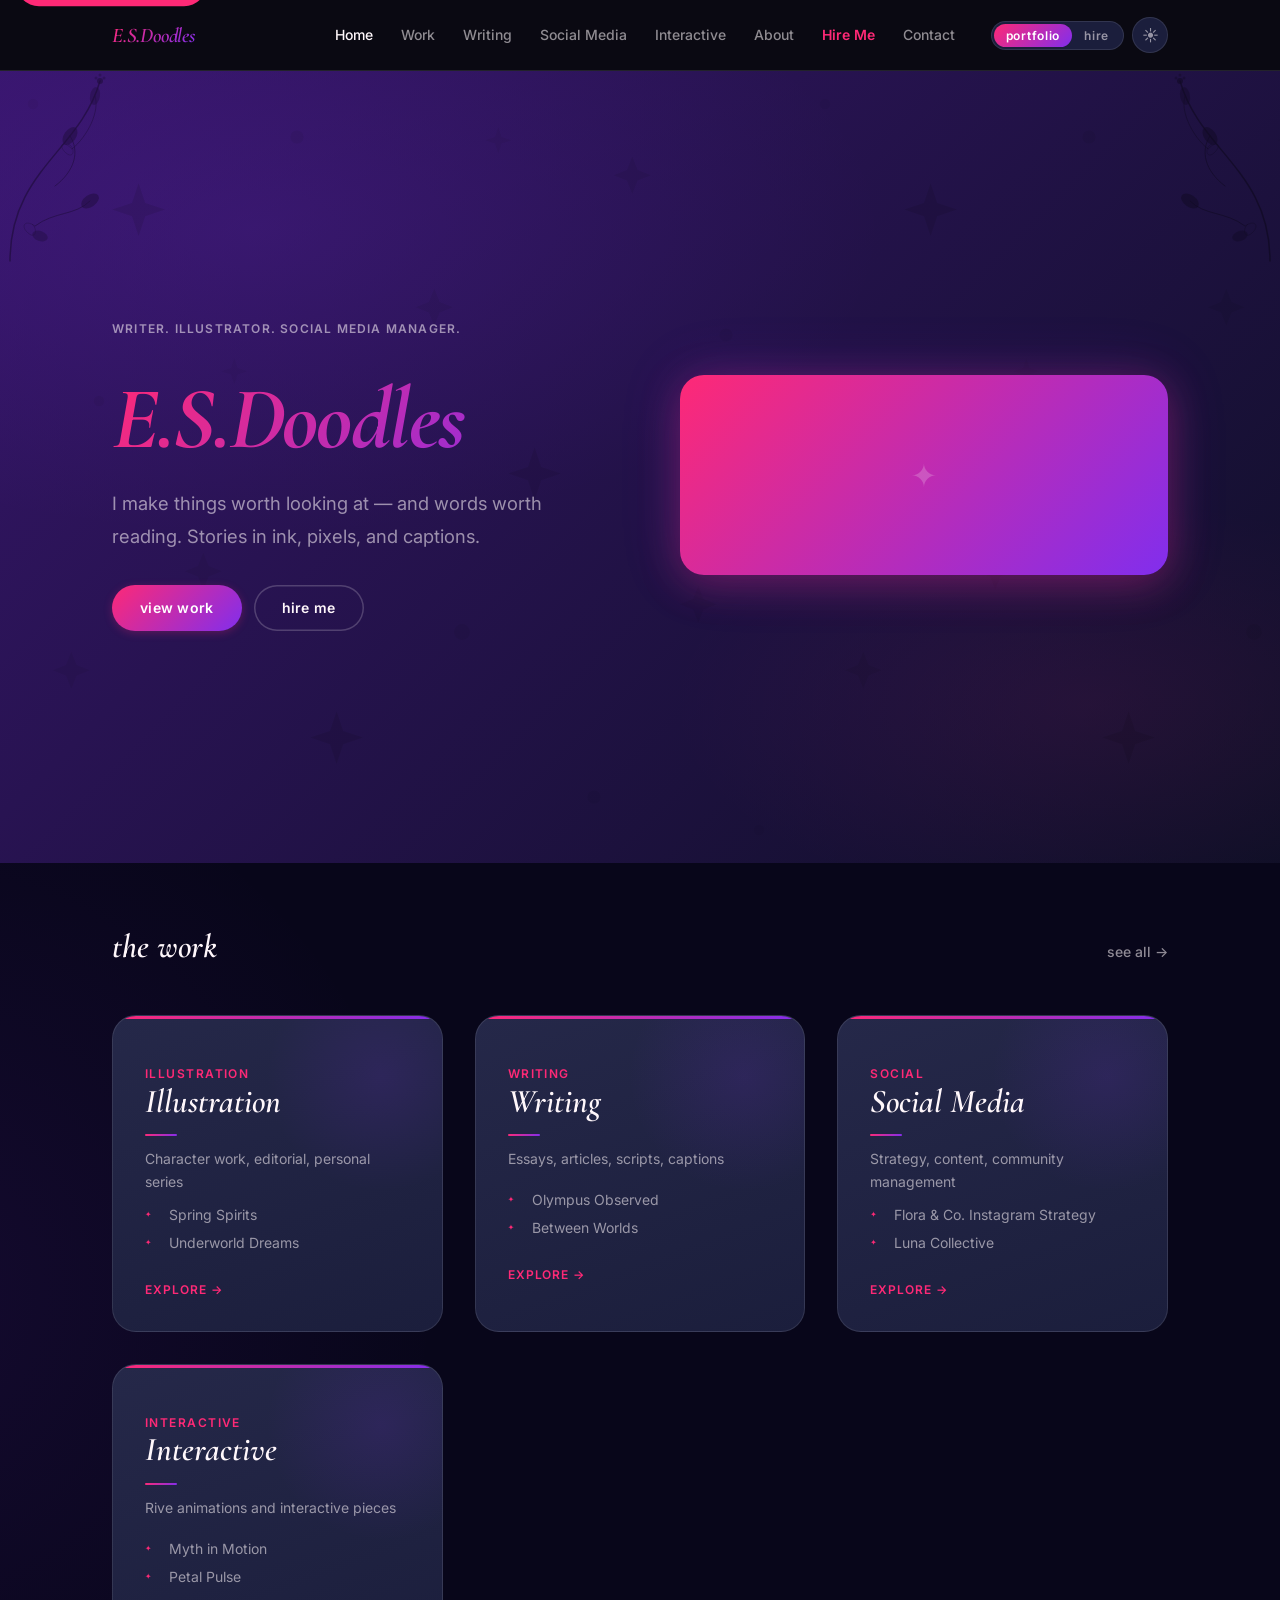
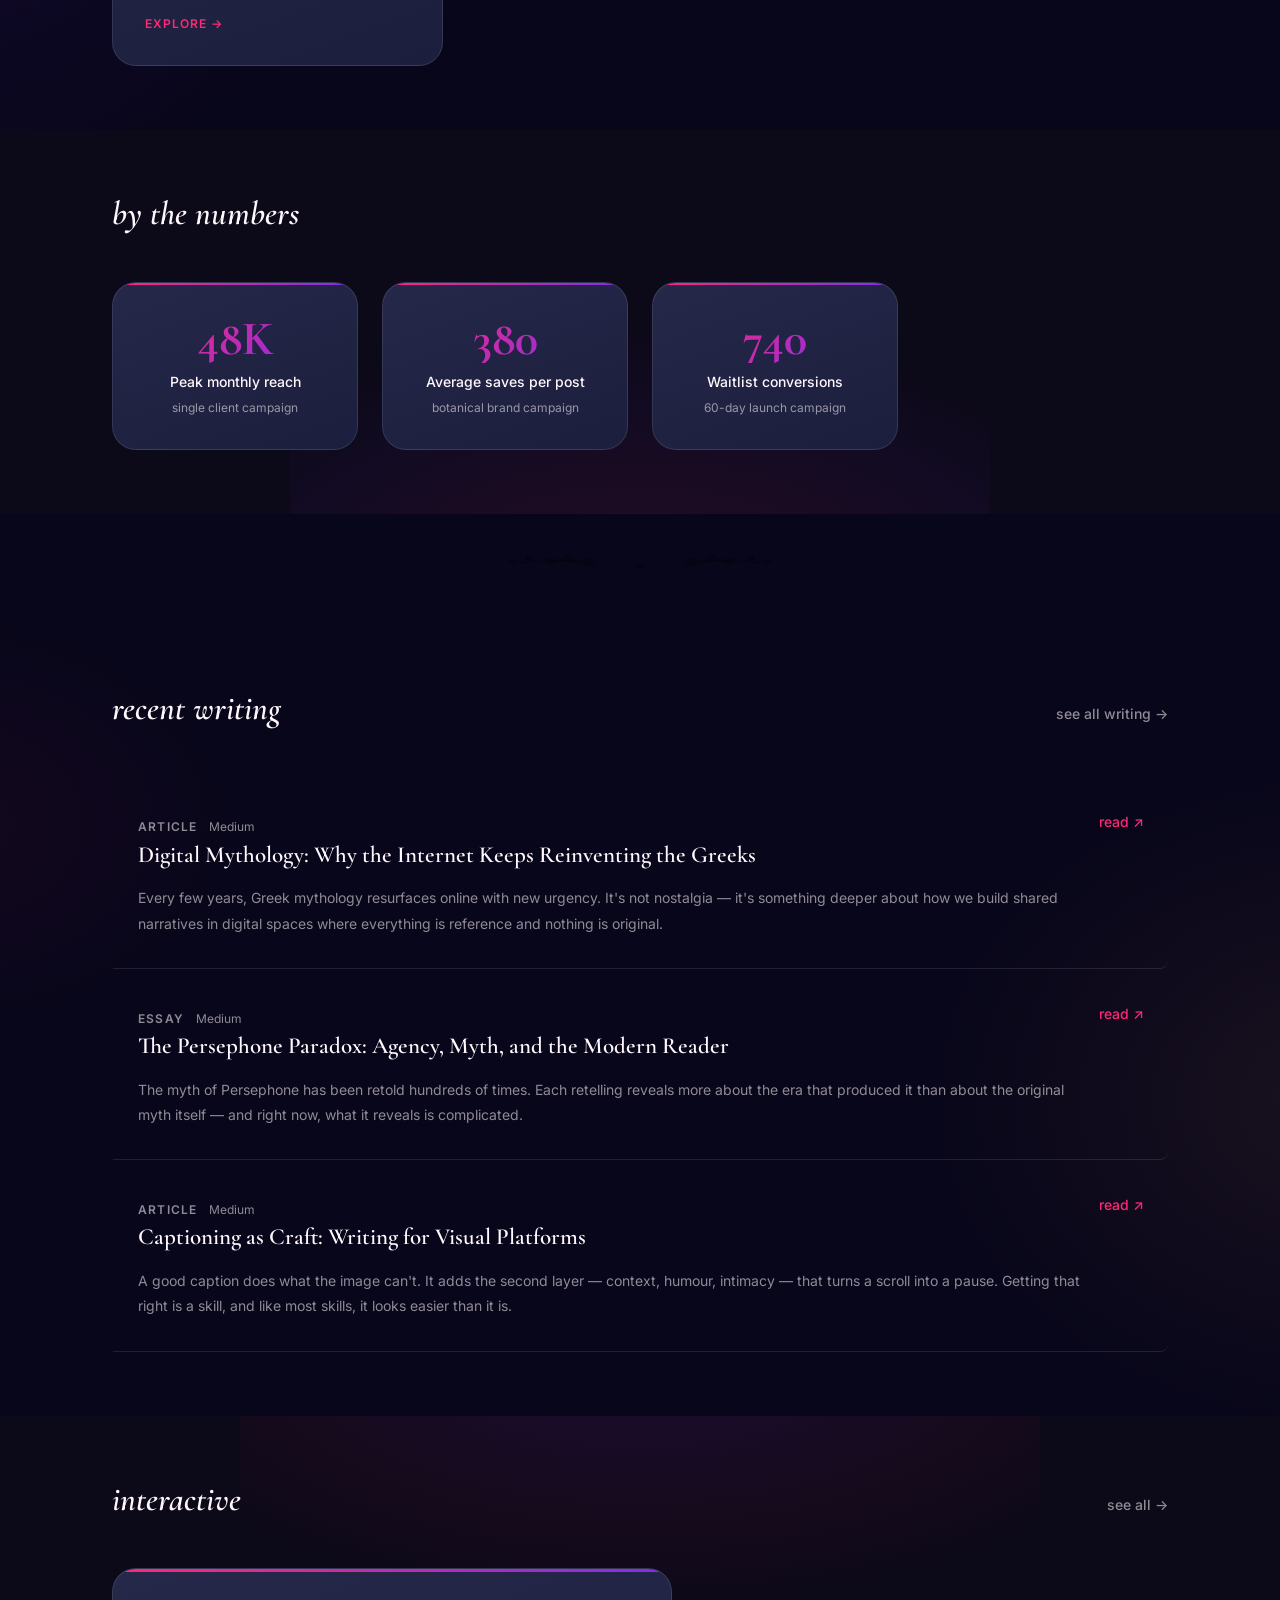
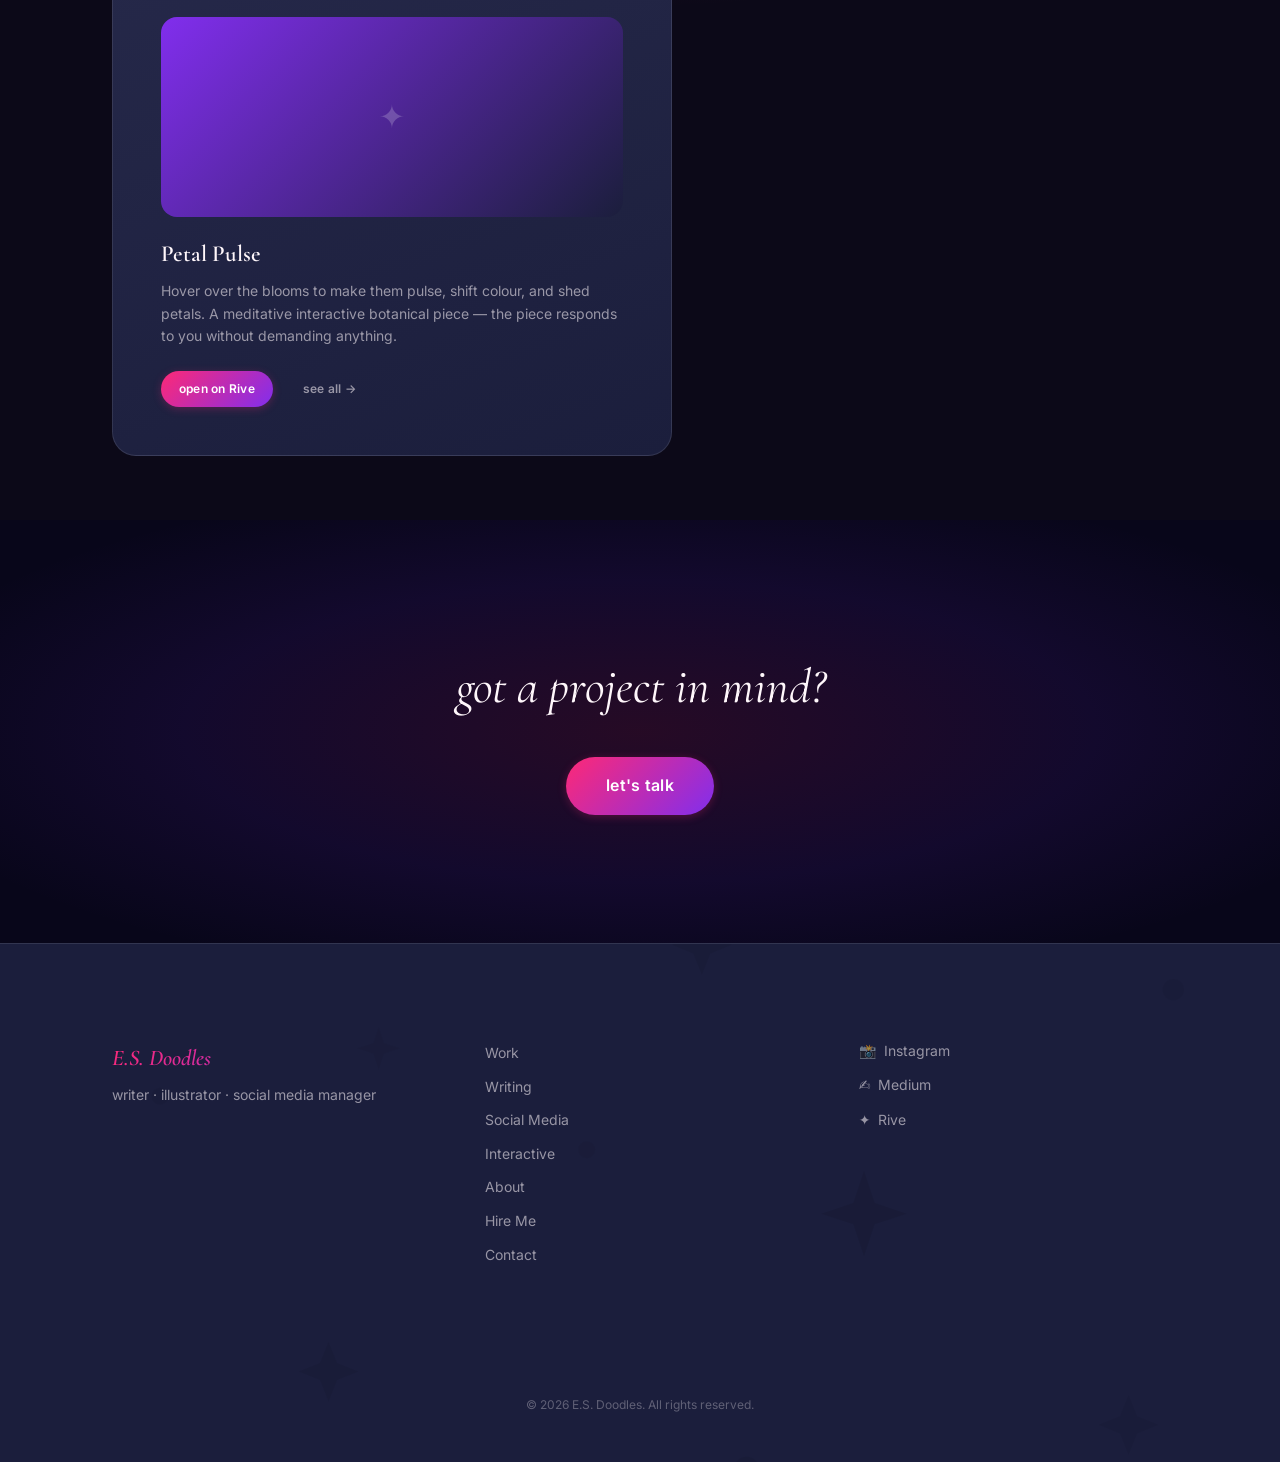
==== index.html @ d7982092 "Full landing page with design included" ====
<!DOCTYPE html>
<html lang="en" data-theme="dark" data-mode="portfolio">
<head>
  <meta charset="UTF-8">
  <meta name="viewport" content="width=device-width, initial-scale=1.0">
  <title>E.S.Doodles — Writer · Illustrator · Social Media Manager</title>
  <meta name="description" content="Portfolio of E.S.Doodles — content writer, illustrator, social media manager, and interactive designer. Stories in ink, pixels, and captions.">

  <!-- Open Graph -->
  <meta property="og:title"       content="E.S.Doodles — Portfolio">
  <meta property="og:description" content="Writer. Illustrator. Social media manager. Stories in ink, pixels, and captions.">
  <meta property="og:type"        content="website">
  <meta property="og:url"         content="https://esdoodles.com/">
  <meta property="og:image"       content="https://esdoodles.com/assets/img/og-home.jpg">
  <meta property="og:image:alt"   content="E.S.Doodles portfolio preview">

  <!-- Twitter -->
  <meta name="twitter:card"        content="summary_large_image">
  <meta name="twitter:title"       content="E.S.Doodles">
  <meta name="twitter:description" content="Writer. Illustrator. Social media manager.">
  <meta name="twitter:image"       content="https://esdoodles.com/assets/img/og-home.jpg">

  <!-- Fonts -->
  <link rel="preconnect" href="https://fonts.googleapis.com">
  <link rel="preconnect" href="https://fonts.gstatic.com" crossorigin>
  <link rel="preload" as="style" href="https://fonts.googleapis.com/css2?family=Cormorant+Garamond:ital,wght@0,400;0,600;0,700;1,400;1,600&family=Inter:wght@400;500;600&display=swap">
  <link href="https://fonts.googleapis.com/css2?family=Cormorant+Garamond:ital,wght@0,400;0,600;0,700;1,400;1,600&family=Inter:wght@400;500;600&display=swap" rel="stylesheet">

  <!-- Styles -->
  <link rel="stylesheet" href="css/tokens.css">
  <link rel="stylesheet" href="css/base.css">
  <link rel="stylesheet" href="css/components.css">
  <link rel="stylesheet" href="css/themes.css">
  <link rel="stylesheet" href="css/pages.css">

  <!-- Prevent FOUC: apply theme & mode before paint -->
  <script>
    (function () {
      var t = localStorage.getItem('esd-theme') || 'dark';
      var m = localStorage.getItem('esd-mode')  || 'portfolio';
      document.documentElement.dataset.theme = t;
      document.documentElement.dataset.mode  = m;
    })();
  </script>

  <!-- JSON-LD -->
  <script type="application/ld+json">
  {
    "@context": "https://schema.org",
    "@type": "Person",
    "name": "E.S. Doodles",
    "url": "https://esdoodles.com",
    "description": "Content writer, illustrator, social media manager, and interactive designer.",
    "sameAs": [
      "https://www.instagram.com/e.s.doodles/",
      "https://medium.com/@esdoodles",
      "https://rive.app/@e.s.Doodles"
    ],
    "jobTitle": ["Content Writer", "Illustrator", "Social Media Manager", "Interactive Designer"]
  }
  </script>
</head>
<body>

  <!-- Skip link -->
  <a href="#main" class="skip-link">Skip to main content</a>

  <!-- Nav (injected by main.js) -->
  <header id="site-header" class="site-header"></header>

  <main id="main">

    <!-- ── HERO ── -->
    <section class="hero" aria-label="Introduction">
      <!-- Vine corner ornaments -->
      <img src="assets/icons/vine-corner.svg"
           class="hero__vine hero__vine--tl"
           aria-hidden="true" alt=""
           style="color:var(--violet)">
      <img src="assets/icons/vine-corner.svg"
           class="hero__vine hero__vine--tr"
           aria-hidden="true" alt=""
           style="color:var(--persephone)">

      <div class="container hero__inner">

        <!-- Portfolio mode text -->
        <div class="hero__text portfolio-only" data-reveal>
          <p class="hero__identity label">writer. illustrator. social media manager.</p>
          <h1 class="hero__name">E.S.Doodles</h1>
          <p class="hero__sub" id="hero-sub">
            I make things worth looking at — and words worth reading.
            Stories in ink, pixels, and captions.
          </p>
          <div class="hero__ctas">
            <a href="work.html"    class="btn btn--primary">view work</a>
            <a href="hire.html"    class="btn btn--secondary">hire me</a>
          </div>
        </div>

        <!-- Hire mode text -->
        <div class="hero__text hire-only" data-reveal>
          <p class="hero__identity label">available for hire</p>
          <h1 class="hero__name">E.S.Doodles</h1>
          <p class="hero__sub">
            Content writer and illustrator driving engagement through visual storytelling.
            Open to full-time, contract, and freelance roles.
          </p>
          <div class="hero__ctas">
            <a href="hire.html"    class="btn btn--primary">view resume</a>
            <a href="contact.html" class="btn btn--secondary">get in touch</a>
          </div>
        </div>

        <!-- Featured artwork -->
        <div class="hero__art" data-reveal>
          <div class="art-frame">
            <img src="assets/img/hero-featured.jpg"
                 srcset="assets/img/hero-featured-480.jpg 480w,
                         assets/img/hero-featured.jpg 800w"
                 sizes="(max-width: 767px) 100vw, 50vw"
                 alt="Featured illustration by E.S.Doodles — a botanical character study"
                 width="560" height="640"
                 loading="eager"
                 onerror="this.style.display='none';this.parentElement.classList.add('img-placeholder')">
          </div>
        </div>

      </div>
    </section>

    <!-- ── FEATURED LANES ── -->
    <section id="section-lanes" class="lanes section portfolio-only" aria-label="Work categories">
      <div class="container">
        <div class="section__header" data-reveal>
          <h2 class="section__title">the work</h2>
          <a href="work.html" class="link-more">see all →</a>
        </div>
        <div class="lanes__grid" id="lanes-grid" aria-live="polite">
          <!-- Populated by main.js -->
          <noscript>
            <p>Enable JavaScript to view the work grid.</p>
            <a href="work.html">Browse all work</a>
          </noscript>
        </div>
      </div>
    </section>

    <!-- ── HIRE MODE: HIGHLIGHTS ── -->
    <section class="section hire-only" aria-label="Hire highlights">
      <div class="container">
        <h2 class="section__title" data-reveal>what I bring</h2>
        <p class="text-muted" style="margin-bottom:var(--sp-6);max-width:60ch" data-reveal>
          Outcome-first summary. Replace placeholder text with real results.
        </p>
        <ul class="highlights-list" id="hire-highlights-home" data-reveal>
          <li>Grew client Instagram from launch to 2,400 followers in 90 days through original illustrated content and strategic caption writing.</li>
          <li>Developed brand voice guides for multiple independent brands, all adopted across every client-facing channel.</li>
          <li>Delivered illustrated editorial spreads for independent publications, consistently on brief and on deadline.</li>
          <li>Managed multiple concurrent client social accounts with engagement rates consistently above platform averages.</li>
        </ul>
        <div style="margin-top:var(--sp-6)" data-reveal>
          <a href="hire.html" class="btn btn--primary">see full resume</a>
        </div>
      </div>
    </section>

    <!-- ── SOCIAL PROOF STRIP ── -->
    <section id="section-proof" class="section section--dark" aria-label="Impact metrics">
      <div class="container">
        <h2 class="section__title" style="margin-bottom:var(--sp-7)" data-reveal>by the numbers</h2>
        <div class="proof-strip" id="proof-strip" data-reveal>
          <!-- Populated by main.js from copy.json -->
        </div>
      </div>
    </section>

    <!-- Laurel divider -->
    <div class="divider" aria-hidden="true">
      <img src="assets/icons/laurel-divider.svg"
           alt=""
           style="color:var(--violet)">
    </div>

    <!-- ── WRITING HIGHLIGHTS ── -->
    <section id="section-writing" class="section" aria-label="Writing samples">
      <div class="container">
        <div class="section__header" data-reveal>
          <h2 class="section__title">recent writing</h2>
          <a href="writing.html" class="link-more">see all writing →</a>
        </div>
        <div class="writing-highlights-list" id="writing-highlights" aria-live="polite">
          <!-- Populated by main.js -->
        </div>
      </div>
    </section>

    <!-- ── INTERACTIVE HIGHLIGHT ── -->
    <section id="section-interactive" class="section section--dark" aria-label="Interactive work">
      <div class="container">
        <div class="section__header" data-reveal>
          <h2 class="section__title">interactive</h2>
          <a href="interactive.html" class="link-more">see all →</a>
        </div>
        <div class="interactive-highlight-inner" id="rive-highlight" data-reveal>
          <!-- Populated by main.js -->
        </div>
      </div>
    </section>

    <!-- ── CTA STRIP ── -->
    <section id="section-cta" class="section" aria-label="Call to action">
      <div class="container">
        <div class="cta-strip__inner" data-reveal>
          <p class="cta-strip__line" id="cta-strip-line">got a project in mind?</p>
          <a href="contact.html" class="btn btn--primary btn--lg">let's talk</a>
        </div>
      </div>
    </section>

  </main>

  <!-- Footer (injected by main.js) -->
  <footer id="site-footer" class="site-footer"></footer>

  <!-- Scripts -->
  <script src="js/utils.js"></script>
  <script src="js/theme.js"></script>
  <script src="js/mode.js"></script>
  <script src="js/main.js"></script>

</body>
</html>
---- css/tokens.css ----
/* ============================================================
   TOKENS — E.S.Doodles design system
   All CSS custom properties. No rules here.
   ============================================================ */

:root {
  /* ── Brand palette ── */
  --ink:         #0B0B12;
  --paper:       #FFF7FB;
  --persephone:  #FE2976;
  --hades:       #1B1E3C;
  --violet:      #812EED;
  --sage:        #90C17C;
  --peach:       #FFAA5C;
  --blush:       #FFC9DE;

  /* ── Brand gradients ── */
  --g1: linear-gradient(135deg, #FE2976, #812EED);
  --g2: linear-gradient(135deg, #812EED, #1B1E3C);
  --g3: linear-gradient(135deg, #90C17C, #FFC9DE);

  /* ── Semantic tokens (dark-first defaults) ── */
  --bg:            #08061A;
  --bg-alt:        #0C0918;
  --surface:       #1B1E3C;
  --surface-2:     #252849;
  --surface-3:     #2E3256;
  --text:          #FFF7FB;
  --text-muted:    rgba(255, 247, 251, 0.55);
  --text-faint:    rgba(255, 247, 251, 0.30);
  --border:        rgba(255, 247, 251, 0.10);
  --border-strong: rgba(255, 247, 251, 0.20);
  --glow-primary:  rgba(254,  41, 118, 0.45);
  --glow-violet:   rgba(129,  46, 237, 0.45);
  --glow-soft:     rgba(129,  46, 237, 0.20);

  /* ── Lane badge colours ── */
  --badge-illustration: var(--violet);
  --badge-comics:       var(--persephone);
  --badge-writing:      var(--sage);
  --badge-social:       var(--peach);
  --badge-interactive:  var(--blush);
  --badge-editorial:    var(--hades);

  /* ── Typography ── */
  --font-heading: 'Cormorant Garamond', Georgia, 'Times New Roman', serif;
  --font-body:    'Inter', system-ui, -apple-system, sans-serif;

  /* ── Type scale ── */
  --text-h1:    clamp(2.2rem,  4vw,  3.4rem);
  --text-h2:    clamp(1.6rem,  2.6vw, 2.2rem);
  --text-h3:    clamp(1.2rem,  1.8vw, 1.5rem);
  --text-h4:    clamp(1rem,    1.4vw, 1.2rem);
  --text-body:  clamp(1rem,    1.1vw, 1.125rem);
  --text-sm:    0.875rem;
  --text-xs:    0.75rem;

  /* ── Font weights ── */
  --weight-regular: 400;
  --weight-medium:  500;
  --weight-semi:    600;
  --weight-bold:    700;

  /* ── Line heights ── */
  --leading-tight:  1.2;
  --leading-snug:   1.4;
  --leading-base:   1.6;
  --leading-loose:  1.8;

  /* ── Spacing scale (4px base) ── */
  --sp-1:  4px;
  --sp-2:  8px;
  --sp-3:  12px;
  --sp-4:  16px;
  --sp-5:  24px;
  --sp-6:  32px;
  --sp-7:  48px;
  --sp-8:  64px;
  --sp-9:  80px;
  --sp-10: 96px;

  /* ── Layout ── */
  --container-max:     1120px;
  --container-pad-sm:  20px;
  --container-pad:     32px;
  --section-pad-sm:    40px;
  --section-pad:       64px;

  /* ── Border radius ── */
  --radius-xs:   4px;
  --radius-sm:   8px;
  --radius-md:   16px;
  --radius-lg:   24px;
  --radius-xl:   32px;
  --radius-pill: 999px;

  /* ── Shadows ── */
  --shadow-sm:   0 1px  4px rgba(0, 0, 0, 0.25);
  --shadow-md:   0 4px 16px rgba(0, 0, 0, 0.35);
  --shadow-lg:   0 8px 40px rgba(0, 0, 0, 0.45);
  --shadow-card: 0 2px 12px rgba(0, 0, 0, 0.40), 0 0 0 1px var(--border);

  /* ── Transitions ── */
  --ease-out:  cubic-bezier(0.16, 1, 0.3, 1);
  --ease-in:   cubic-bezier(0.7, 0, 0.84, 0);
  --ease-base: cubic-bezier(0.4, 0, 0.2, 1);

  --dur-fast:  120ms;
  --dur-base:  240ms;
  --dur-slow:  400ms;

  /* ── Z-index scale ── */
  --z-below:    -1;
  --z-base:      0;
  --z-raised:   10;
  --z-dropdown: 50;
  --z-nav:     100;
  --z-overlay: 150;
  --z-lightbox:200;
  --z-toast:   300;
}
---- css/base.css ----
/* ============================================================
   BASE — Reset, body, typography, layout utilities
   ============================================================ */

/* ── Box model ── */
*, *::before, *::after {
  box-sizing: border-box;
  margin: 0;
  padding: 0;
  -webkit-tap-highlight-color: transparent;
}

/* ── Root ── */
html {
  font-size: 100%;
  scroll-behavior: smooth;
  -webkit-text-size-adjust: 100%;
  text-size-adjust: 100%;
}

@media (prefers-reduced-motion: reduce) {
  html { scroll-behavior: auto; }
}

/* ── Body ── */
body {
  font-family: var(--font-body);
  font-size: var(--text-body);
  line-height: var(--leading-base);
  color: var(--text);
  background-color: var(--bg);
  min-height: 100dvh;
  -webkit-font-smoothing: antialiased;
  -moz-osx-font-smoothing: grayscale;
}

/* ── Typography ── */
h1, h2, h3, h4, h5, h6 {
  font-family: var(--font-heading);
  font-weight: var(--weight-semi);
  line-height: var(--leading-tight);
  color: var(--text);
}

h1 { font-size: var(--text-h1); }
h2 { font-size: var(--text-h2); }
h3 { font-size: var(--text-h3); }
h4 { font-size: var(--text-h4); }

p {
  line-height: var(--leading-base);
  color: var(--text);
}

p + p { margin-top: var(--sp-4); }

a {
  color: var(--persephone);
  text-decoration: underline;
  text-underline-offset: 3px;
  transition: color var(--dur-fast) var(--ease-base),
              opacity var(--dur-fast) var(--ease-base);
}

a:hover { color: var(--blush); }
a:focus-visible { outline: 2px solid var(--persephone); outline-offset: 3px; }

strong { font-weight: var(--weight-semi); }
em     { font-style: italic; }

small {
  font-size: var(--text-sm);
  color: var(--text-muted);
}

/* ── Lists ── */
ul, ol { padding-left: var(--sp-5); }
li { line-height: var(--leading-base); }

/* ── Images & media ── */
img, video, canvas, svg {
  display: block;
  max-width: 100%;
}

img { height: auto; }

/* ── Form elements ── */
input, textarea, select, button {
  font-family: inherit;
  font-size: inherit;
}

button {
  cursor: pointer;
  border: none;
  background: none;
}

/* ── Tables ── */
table {
  border-collapse: collapse;
  width: 100%;
}

th, td {
  text-align: left;
  padding: var(--sp-3) var(--sp-4);
  border: 1px solid var(--border);
  font-size: var(--text-sm);
}

th {
  font-family: var(--font-body);
  font-weight: var(--weight-semi);
  font-size: var(--text-xs);
  letter-spacing: 0.06em;
  text-transform: uppercase;
  color: var(--text-muted);
  background: var(--surface);
}

tr:nth-child(even) td { background: var(--surface); }

/* ── Layout helpers ── */
.container {
  width: 100%;
  max-width: var(--container-max);
  margin-left: auto;
  margin-right: auto;
  padding-left: var(--container-pad-sm);
  padding-right: var(--container-pad-sm);
}

@media (min-width: 768px) {
  .container {
    padding-left: var(--container-pad);
    padding-right: var(--container-pad);
  }
}

.section {
  padding-top: var(--section-pad-sm);
  padding-bottom: var(--section-pad-sm);
}

@media (min-width: 768px) {
  .section {
    padding-top: var(--section-pad);
    padding-bottom: var(--section-pad);
  }
}

.section--dark { background-color: var(--bg-alt); }

/* ── Scroll reveal — bloom entrance (opacity + rise + scale) ── */
[data-reveal] {
  opacity: 0;
  transform: translateY(18px) scale(0.97);
  transition: opacity 360ms var(--ease-out),
              transform 360ms var(--ease-out);
}

[data-reveal].visible {
  opacity: 1;
  transform: translateY(0) scale(1);
}

@media (prefers-reduced-motion: reduce) {
  [data-reveal] {
    opacity: 1;
    transform: none;
    transition: none;
  }
}

/* ── Mode visibility ── */
html:not([data-mode="hire"])   .hire-only      { display: none !important; }
html[data-mode="hire"]         .portfolio-only  { display: none !important; }

/* ── Utility classes ── */
.visually-hidden {
  position: absolute;
  width: 1px;
  height: 1px;
  padding: 0;
  margin: -1px;
  overflow: hidden;
  clip: rect(0, 0, 0, 0);
  white-space: nowrap;
  border: 0;
}

.label {
  font-family: var(--font-body);
  font-size: var(--text-xs);
  font-weight: var(--weight-semi);
  letter-spacing: 0.10em;
  text-transform: uppercase;
  color: var(--text-muted);
}

.text-gradient {
  background: var(--g1);
  -webkit-background-clip: text;
  -webkit-text-fill-color: transparent;
  background-clip: text;
}

.text-muted  { color: var(--text-muted); }
.text-center { text-align: center; }

.flex       { display: flex; }
.flex-wrap  { flex-wrap: wrap; }
.gap-2      { gap: var(--sp-2); }
.gap-3      { gap: var(--sp-3); }
.gap-4      { gap: var(--sp-4); }
.gap-5      { gap: var(--sp-5); }
.gap-6      { gap: var(--sp-6); }
.items-center { align-items: center; }
.justify-between { justify-content: space-between; }

/* ── Divider ── */
.divider {
  text-align: center;
  padding: var(--sp-6) 0;
  opacity: 0.65;
}

.divider img {
  display: inline-block;
  max-width: 320px;
  width: 60%;
}

/* ── Skip link ── */
.skip-link {
  position: fixed;
  top: var(--sp-4);
  left: var(--sp-4);
  z-index: var(--z-toast);
  padding: var(--sp-3) var(--sp-5);
  background: var(--persephone);
  color: #fff;
  font-weight: var(--weight-semi);
  font-size: var(--text-sm);
  border-radius: var(--radius-pill);
  text-decoration: none;
  transform: translateY(-120%);
  transition: transform var(--dur-fast) var(--ease-out);
}

.skip-link:focus {
  transform: translateY(0);
  outline: 2px solid #fff;
  outline-offset: 2px;
}

/* ── Section header ── */
.section__header {
  display: flex;
  align-items: baseline;
  justify-content: space-between;
  gap: var(--sp-4);
  margin-bottom: var(--sp-7);
  flex-wrap: wrap;
}

.section__title {
  font-size: var(--text-h2);
  font-family: var(--font-heading);
  font-weight: var(--weight-semi);
  font-style: italic;
}

.link-more {
  font-size: var(--text-sm);
  font-weight: var(--weight-medium);
  color: var(--text-muted);
  text-decoration: none;
  white-space: nowrap;
  transition: color var(--dur-fast) var(--ease-base);
}

.link-more:hover { color: var(--persephone); }

/* ── NDA badge ── */
.nda-badge {
  display: inline-flex;
  align-items: center;
  gap: var(--sp-1);
  font-size: var(--text-xs);
  font-weight: var(--weight-semi);
  letter-spacing: 0.05em;
  text-transform: uppercase;
  color: var(--text-muted);
  border: 1px solid var(--border);
  border-radius: var(--radius-pill);
  padding: 2px 8px;
}

/* ── Placeholder image block ── */
.img-placeholder {
  background: var(--g2);
  min-height: 200px;
  border-radius: var(--radius-md);
  display: flex;
  align-items: center;
  justify-content: center;
}

.img-placeholder::after {
  content: '✦';
  font-size: 2rem;
  color: rgba(255, 255, 255, 0.20);
}
---- css/components.css ----
/* ============================================================
   COMPONENTS — Nav, buttons, cards, filters, lightbox, footer
   ============================================================ */

/* ══════════════════════════════════════════
   SITE HEADER & NAV
══════════════════════════════════════════ */

.site-header {
  position: sticky;
  top: 0;
  z-index: var(--z-nav);
  background: rgba(11, 11, 18, 0.85);
  backdrop-filter: blur(12px);
  -webkit-backdrop-filter: blur(12px);
  border-bottom: 1px solid var(--border);
}

[data-theme="light"] .site-header {
  background: rgba(255, 247, 251, 0.88);
}

.site-nav {
  display: flex;
  align-items: center;
  gap: var(--sp-5);
  max-width: var(--container-max);
  margin: 0 auto;
  padding: var(--sp-4) var(--container-pad-sm);
  position: relative;
}

@media (min-width: 768px) {
  .site-nav { padding: var(--sp-4) var(--container-pad); }
}

/* Logo */
.nav__logo {
  text-decoration: none;
  margin-right: auto;
  flex-shrink: 0;
}

.nav__logo-text {
  font-family: var(--font-heading);
  font-size: 1.3rem;
  font-weight: var(--weight-semi);
  font-style: italic;
  background: var(--g1);
  -webkit-background-clip: text;
  -webkit-text-fill-color: transparent;
  background-clip: text;
  letter-spacing: -0.01em;
}

/* Nav list */
.nav__list {
  display: flex;
  list-style: none;
  gap: var(--sp-1);
  padding: 0;
  align-items: center;
}

.nav__link {
  display: inline-block;
  font-size: var(--text-sm);
  font-weight: var(--weight-medium);
  color: var(--text-muted);
  text-decoration: none;
  padding: var(--sp-2) var(--sp-3);
  border-radius: var(--radius-sm);
  transition: color var(--dur-fast) var(--ease-base),
              background var(--dur-fast) var(--ease-base);
}

.nav__link:hover { color: var(--text); background: var(--surface); }
.nav__link:focus-visible { outline: 2px solid var(--persephone); outline-offset: 2px; }
.nav__link[aria-current="page"] { color: var(--text); }

.nav__link--hire {
  color: var(--persephone);
  font-weight: var(--weight-semi);
}
.nav__link--hire:hover { color: var(--persephone); background: rgba(254, 41, 118, 0.10); }

/* Controls (mode + theme toggles) */
.nav__controls {
  display: flex;
  align-items: center;
  gap: var(--sp-2);
  flex-shrink: 0;
}

/* Mode toggle */
.mode-toggle-group {
  display: flex;
  background: var(--surface);
  border-radius: var(--radius-pill);
  padding: 2px;
  border: 1px solid var(--border);
}

.mode-btn {
  font-size: var(--text-xs);
  font-weight: var(--weight-semi);
  letter-spacing: 0.06em;
  text-transform: lowercase;
  color: var(--text-muted);
  padding: 4px 12px;
  border-radius: var(--radius-pill);
  cursor: pointer;
  border: none;
  background: none;
  transition: background var(--dur-fast) var(--ease-base),
              color var(--dur-fast) var(--ease-base);
  white-space: nowrap;
}

.mode-btn[aria-pressed="true"] {
  background: var(--g1);
  color: #fff;
}

.mode-btn:focus-visible { outline: 2px solid var(--persephone); outline-offset: 2px; }

/* Theme toggle */
.theme-toggle {
  display: flex;
  align-items: center;
  justify-content: center;
  width: 36px;
  height: 36px;
  border-radius: var(--radius-pill);
  border: 1px solid var(--border);
  background: var(--surface);
  color: var(--text-muted);
  font-size: 1rem;
  transition: background var(--dur-fast), color var(--dur-fast), border-color var(--dur-fast);
  cursor: pointer;
}

.theme-toggle:hover { background: var(--surface-2); color: var(--text); }
.theme-toggle:focus-visible { outline: 2px solid var(--persephone); outline-offset: 2px; }

/* Hamburger */
.nav__hamburger {
  display: none;
  flex-direction: column;
  justify-content: center;
  gap: 5px;
  width: 44px;
  height: 44px;
  border: 1px solid var(--border);
  border-radius: var(--radius-sm);
  background: var(--surface);
  padding: 10px;
  cursor: pointer;
  flex-shrink: 0;
  transition: background var(--dur-fast), border-color var(--dur-fast);
}

.nav__hamburger:active { background: var(--surface-2); }

.hamburger-bar {
  display: block;
  width: 100%;
  height: 2px;
  background: var(--text);
  border-radius: 2px;
  transition: transform var(--dur-base) var(--ease-out),
              opacity var(--dur-fast) var(--ease-base);
}

/* Mobile nav */
@media (max-width: 900px) {
  .nav__hamburger { display: flex; }

  .nav__list {
    position: absolute;
    top: calc(100% + 1px);
    left: 0;
    right: 0;
    flex-direction: column;
    align-items: stretch;
    background: linear-gradient(180deg, var(--surface) 0%, var(--bg) 100%);
    border-bottom: 1px solid var(--border);
    padding: var(--sp-4) var(--container-pad-sm) var(--sp-5);
    gap: 2px;
    display: none;
    box-shadow: 0 12px 40px rgba(0, 0, 0, 0.4),
                0 4px 16px rgba(129, 46, 237, 0.08);
  }

  .nav__list.open { display: flex; }

  .nav__link {
    display: block;
    padding: var(--sp-3) var(--sp-4);
    font-size: 1rem;
    border-left: 2px solid transparent;
    border-radius: 0 var(--radius-sm) var(--radius-sm) 0;
    transition: color var(--dur-fast), background var(--dur-fast), border-left-color var(--dur-fast);
  }

  .nav__link:hover,
  .nav__link[aria-current="page"] {
    border-left-color: var(--persephone);
    background: rgba(254, 41, 118, 0.06);
  }
}

@media (max-width: 900px) {
  .nav__hamburger[aria-expanded="true"] .hamburger-bar:nth-child(1) {
    transform: translateY(7px) rotate(45deg);
  }
  .nav__hamburger[aria-expanded="true"] .hamburger-bar:nth-child(2) {
    opacity: 0;
  }
  .nav__hamburger[aria-expanded="true"] .hamburger-bar:nth-child(3) {
    transform: translateY(-7px) rotate(-45deg);
  }
}

/* ══════════════════════════════════════════
   BUTTONS
══════════════════════════════════════════ */

.btn {
  display: inline-flex;
  align-items: center;
  justify-content: center;
  gap: var(--sp-2);
  font-family: var(--font-body);
  font-size: var(--text-sm);
  font-weight: var(--weight-semi);
  letter-spacing: 0.02em;
  text-decoration: none;
  padding: 12px 28px;
  border-radius: var(--radius-pill);
  cursor: pointer;
  border: none;
  transition: transform var(--dur-fast) var(--ease-out),
              box-shadow var(--dur-base) var(--ease-out),
              background var(--dur-fast) var(--ease-base),
              opacity var(--dur-fast) var(--ease-base);
  position: relative;
  overflow: hidden;
  white-space: nowrap;
}

.btn:focus-visible { outline: 2px solid var(--persephone); outline-offset: 3px; }
.btn:active { transform: scale(0.97); }

/* Primary — gradient */
.btn--primary {
  background: var(--g1);
  color: #fff;
  box-shadow: 0 2px 8px rgba(254, 41, 118, 0.25);
}

.btn--primary:hover {
  color: #fff;
  transform: translateY(-2px);
  box-shadow: 0 6px 24px rgba(254, 41, 118, 0.45),
              0 0 40px rgba(129, 46, 237, 0.25);
}

[data-theme="light"] .btn--primary:hover {
  box-shadow: 0 6px 20px rgba(254, 41, 118, 0.35);
}

/* Secondary — outline gradient border */
.btn--secondary {
  color: var(--text);
  background: transparent;
  box-shadow: inset 0 0 0 1.5px var(--border-strong);
}

.btn--secondary:hover {
  color: var(--persephone);
  box-shadow: inset 0 0 0 1.5px var(--persephone),
              0 0 16px rgba(254, 41, 118, 0.20);
  transform: translateY(-1px);
}

/* Ghost */
.btn--ghost {
  color: var(--text-muted);
  background: transparent;
  padding: 8px 16px;
}

.btn--ghost:hover { color: var(--text); background: var(--surface); }

/* Sizes */
.btn--sm { font-size: var(--text-xs); padding: 8px 18px; }
.btn--lg { font-size: 1rem; padding: 16px 40px; }

/* Icon only */
.btn--icon {
  width: 40px;
  height: 40px;
  padding: 0;
  border-radius: var(--radius-pill);
}

/* ══════════════════════════════════════════
   LANE BADGES
══════════════════════════════════════════ */

.badge {
  display: inline-block;
  font-size: 0.65rem;
  font-weight: var(--weight-semi);
  letter-spacing: 0.08em;
  text-transform: uppercase;
  padding: 3px 10px;
  border-radius: var(--radius-pill);
  white-space: nowrap;
}

.badge--illustration { background: var(--badge-illustration); color: #fff; }
.badge--comics       { background: var(--badge-comics);       color: #fff; }
.badge--writing      { background: var(--badge-writing);      color: var(--ink); }
.badge--social       { background: var(--badge-social);       color: var(--ink); }
.badge--interactive  { background: var(--badge-interactive);  color: var(--ink); }
.badge--editorial    { background: var(--badge-editorial);    color: var(--paper); }

/* ══════════════════════════════════════════
   PROJECT CARDS
══════════════════════════════════════════ */

.project-card {
  position: relative;
  background: var(--surface);
  border: 1px solid var(--border);
  border-radius: var(--radius-md);
  overflow: hidden;
  text-decoration: none;
  color: var(--text);
  display: flex;
  flex-direction: column;
  transition: transform var(--dur-base) var(--ease-out),
              box-shadow var(--dur-base) var(--ease-out),
              border-color var(--dur-base) var(--ease-out);
  cursor: pointer;
}

.project-card:hover {
  transform: translateY(-4px) scale(1.01);
  border-color: var(--persephone);
  box-shadow: 0 8px 32px rgba(254, 41, 118, 0.25),
              0 0 0 1px var(--persephone);
}

.project-card:hover .card__sparkle { opacity: 1; }
.project-card:focus-visible { outline: 2px solid var(--persephone); outline-offset: 3px; }

/* Card thumbnail */
.card__thumb {
  position: relative;
  aspect-ratio: 4/3;
  overflow: hidden;
  background: var(--surface-2);
}

.card__thumb img {
  width: 100%;
  height: 100%;
  object-fit: cover;
  transition: transform var(--dur-slow) var(--ease-out);
}

.project-card:hover .card__thumb img { transform: scale(1.05); }

/* Sparkle accent */
.card__sparkle {
  position: absolute;
  top: var(--sp-3);
  right: var(--sp-3);
  width: 20px;
  height: 20px;
  opacity: 0;
  transition: opacity var(--dur-base) var(--ease-out);
  pointer-events: none;
}

/* Card body */
.card__body {
  padding: var(--sp-5);
  display: flex;
  flex-direction: column;
  gap: var(--sp-3);
  flex: 1;
}

.card__meta {
  display: flex;
  align-items: center;
  gap: var(--sp-2);
  flex-wrap: wrap;
}

.card__year {
  font-size: var(--text-xs);
  color: var(--text-faint);
  font-weight: var(--weight-medium);
}

.card__external-hint {
  margin-left: auto;
  font-size: var(--text-xs);
  font-weight: var(--weight-semi);
  color: var(--persephone);
  opacity: 0.7;
  transition: opacity var(--dur-fast);
}

.project-card--external:hover .card__external-hint { opacity: 1; }

.card__title {
  font-family: var(--font-heading);
  font-size: 1.2rem;
  font-weight: var(--weight-semi);
  line-height: var(--leading-snug);
  color: var(--text);
}

/* ══════════════════════════════════════════
   WRITING ITEMS
══════════════════════════════════════════ */

.writing-item {
  padding: var(--sp-6) var(--sp-5);
  border-bottom: 1px solid var(--border);
  border-left: 2px solid transparent;
  display: grid;
  gap: var(--sp-4);
  transition: border-left-color var(--dur-base), background var(--dur-base);
  border-radius: 0 var(--radius-sm) var(--radius-sm) 0;
}

.writing-item:hover {
  border-left-color: var(--persephone);
  background: rgba(129, 46, 237, 0.04);
}

@media (min-width: 640px) {
  .writing-item {
    grid-template-columns: 1fr auto;
    align-items: start;
  }
}

.writing-item__title {
  font-family: var(--font-heading);
  font-size: var(--text-h3);
  font-weight: var(--weight-semi);
  color: var(--text);
  text-decoration: none;
  transition: color var(--dur-fast);
}

.writing-item__title:hover { color: var(--persephone); }

.writing-item__meta {
  display: flex;
  align-items: center;
  gap: var(--sp-3);
  flex-wrap: wrap;
  margin-top: var(--sp-2);
}

.writing-item__excerpt {
  color: var(--text-muted);
  font-size: var(--text-sm);
  line-height: var(--leading-loose);
  margin-top: var(--sp-3);
}

.writing-item__tags {
  display: flex;
  gap: var(--sp-2);
  flex-wrap: wrap;
  margin-top: var(--sp-3);
}

.tag-pill {
  font-size: var(--text-xs);
  color: var(--text-muted);
  background: var(--surface-2);
  border: 1px solid var(--border);
  border-radius: var(--radius-pill);
  padding: 2px 10px;
  white-space: nowrap;
}

.writing-item__link {
  font-size: var(--text-sm);
  font-weight: var(--weight-medium);
  color: var(--persephone);
  text-decoration: none;
  white-space: nowrap;
  align-self: flex-start;
  padding-top: 2px;
  transition: color var(--dur-fast);
}

.writing-item__link:hover { color: var(--blush); }

/* ══════════════════════════════════════════
   FILTER BAR
══════════════════════════════════════════ */

.filter-bar {
  display: flex;
  flex-wrap: wrap;
  gap: var(--sp-3);
  align-items: center;
  margin-bottom: var(--sp-7);
}

.filter-bar__chips {
  display: flex;
  gap: var(--sp-2);
  flex-wrap: wrap;
  flex: 1;
}

.filter-chip {
  font-size: var(--text-xs);
  font-weight: var(--weight-semi);
  letter-spacing: 0.05em;
  text-transform: uppercase;
  color: var(--text-muted);
  background: var(--surface);
  border: 1px solid var(--border);
  border-radius: var(--radius-pill);
  padding: 6px 16px;
  cursor: pointer;
  transition: background var(--dur-fast), color var(--dur-fast),
              border-color var(--dur-fast), box-shadow var(--dur-fast);
  white-space: nowrap;
}

.filter-chip:hover {
  background: var(--surface-2);
  color: var(--text);
  border-color: var(--border-strong);
}

.filter-chip.active {
  background: var(--g1);
  color: #fff;
  border-color: transparent;
  box-shadow: 0 2px 8px rgba(254, 41, 118, 0.30);
}

.filter-chip:focus-visible { outline: 2px solid var(--persephone); outline-offset: 2px; }

/* Search input */
.search-input {
  position: relative;
  flex-shrink: 0;
}

.search-input input {
  background: var(--surface);
  border: 1px solid var(--border);
  border-radius: var(--radius-pill);
  color: var(--text);
  font-size: var(--text-sm);
  padding: 8px 16px 8px 36px;
  width: 200px;
  transition: border-color var(--dur-fast), box-shadow var(--dur-fast);
}

.search-input input::placeholder { color: var(--text-faint); }
.search-input input:focus {
  outline: none;
  border-color: var(--persephone);
  box-shadow: 0 0 0 3px rgba(254, 41, 118, 0.15);
}

.search-input__icon {
  position: absolute;
  left: 12px;
  top: 50%;
  transform: translateY(-50%);
  color: var(--text-faint);
  pointer-events: none;
  font-size: 14px;
}

/* ══════════════════════════════════════════
   GALLERY GRID
══════════════════════════════════════════ */

.gallery-grid {
  display: grid;
  grid-template-columns: repeat(auto-fill, minmax(280px, 1fr));
  gap: var(--sp-6);
}

@media (min-width: 768px) {
  .gallery-grid { grid-template-columns: repeat(auto-fill, minmax(320px, 1fr)); }
}

/* ══════════════════════════════════════════
   METRIC CARDS
══════════════════════════════════════════ */

.metric-card {
  background: linear-gradient(160deg, var(--surface-2) 0%, var(--surface) 100%);
  border: 1px solid var(--border);
  border-radius: var(--radius-lg);
  padding: var(--sp-6);
  text-align: center;
  position: relative;
  overflow: hidden;
  transition: border-color var(--dur-base), box-shadow var(--dur-base);
}

.metric-card::before {
  content: '';
  position: absolute;
  top: 0; left: 0; right: 0;
  height: 2px;
  background: var(--g1);
}

.metric-card:hover {
  border-color: rgba(254, 41, 118, 0.30);
  box-shadow: 0 8px 32px rgba(129, 46, 237, 0.12);
}

.metric-card__value {
  font-family: var(--font-heading);
  font-size: clamp(2rem, 4vw, 3rem);
  font-weight: var(--weight-bold);
  line-height: 1;
  background: var(--g1);
  -webkit-background-clip: text;
  -webkit-text-fill-color: transparent;
  background-clip: text;
  margin-bottom: var(--sp-2);
}

.metric-card__label {
  font-size: var(--text-sm);
  font-weight: var(--weight-medium);
  color: var(--text);
  margin-bottom: var(--sp-1);
}

.metric-card__timeframe {
  font-size: var(--text-xs);
  color: var(--text-muted);
}

/* ══════════════════════════════════════════
   LIGHTBOX
══════════════════════════════════════════ */

.lightbox {
  position: fixed;
  inset: 0;
  z-index: var(--z-lightbox);
  background: rgba(11, 11, 18, 0.95);
  display: flex;
  align-items: center;
  justify-content: center;
  padding: var(--sp-5);
  backdrop-filter: blur(6px);
  -webkit-backdrop-filter: blur(6px);
}

.lightbox[hidden] { display: none; }

.lightbox__inner {
  position: relative;
  max-width: 90vw;
  max-height: 90vh;
  display: flex;
  flex-direction: column;
  align-items: center;
  gap: var(--sp-4);
}

.lightbox__img {
  max-width: 100%;
  max-height: 80vh;
  object-fit: contain;
  border-radius: var(--radius-md);
  box-shadow: 0 8px 60px rgba(0, 0, 0, 0.6);
}

.lightbox__caption {
  font-size: var(--text-sm);
  color: var(--text-muted);
  text-align: center;
}

.lightbox__close,
.lightbox__prev,
.lightbox__next {
  position: fixed;
  display: flex;
  align-items: center;
  justify-content: center;
  width: 44px;
  height: 44px;
  border-radius: var(--radius-pill);
  background: var(--surface);
  border: 1px solid var(--border);
  color: var(--text);
  font-size: 1.25rem;
  cursor: pointer;
  transition: background var(--dur-fast), transform var(--dur-fast);
}

.lightbox__close { top: var(--sp-5); right: var(--sp-5); }
.lightbox__prev  { left: var(--sp-4); top: 50%; transform: translateY(-50%); }
.lightbox__next  { right: var(--sp-4); top: 50%; transform: translateY(-50%); }

.lightbox__prev:hover  { background: var(--surface-2); transform: translateY(-50%) scale(1.05); }
.lightbox__next:hover  { background: var(--surface-2); transform: translateY(-50%) scale(1.05); }
.lightbox__close:hover { background: var(--surface-2); transform: scale(1.05); }

.lightbox__prev:focus-visible,
.lightbox__next:focus-visible,
.lightbox__close:focus-visible { outline: 2px solid var(--persephone); outline-offset: 2px; }

.lightbox__counter {
  font-size: var(--text-xs);
  color: var(--text-muted);
  letter-spacing: 0.05em;
}

/* ══════════════════════════════════════════
   ART FRAME
══════════════════════════════════════════ */

.art-frame {
  position: relative;
  padding: 3px;
  background: var(--g1);
  border-radius: var(--radius-lg);
  overflow: hidden;
  box-shadow: 0 8px 40px rgba(254, 41, 118, 0.30),
              0 0 60px rgba(129, 46, 237, 0.20);
}

.art-frame img {
  display: block;
  width: 100%;
  height: 100%;
  object-fit: cover;
  border-radius: calc(var(--radius-lg) - 3px);
  background: var(--surface-2);
  min-height: 300px;
}

/* ══════════════════════════════════════════
   LANE CARDS (home)
══════════════════════════════════════════ */

.lane-card {
  position: relative;
  background: linear-gradient(160deg, var(--surface-2) 0%, var(--surface) 100%);
  border: 1px solid var(--border);
  border-radius: var(--radius-lg);
  text-decoration: none;
  color: var(--text);
  display: block;
  overflow: hidden;
  transition: transform var(--dur-base) var(--ease-out),
              box-shadow var(--dur-base) var(--ease-out),
              border-color var(--dur-base);
}

/* Top gradient accent bar */
.lane-card::before {
  content: '';
  position: absolute;
  top: 0; left: 0; right: 0;
  height: 3px;
  background: var(--g1);
  z-index: 1;
}

/* Ambient violet glow blob, top-right */
.lane-card::after {
  content: '';
  position: absolute;
  top: -60px;
  right: -60px;
  width: 240px;
  height: 240px;
  background: radial-gradient(circle, rgba(129, 46, 237, 0.18) 0%, transparent 68%);
  pointer-events: none;
  opacity: 0.7;
  transition: opacity var(--dur-base) var(--ease-out);
}

.lane-card:hover {
  transform: translateY(-6px);
  border-color: rgba(254, 41, 118, 0.40);
  box-shadow: 0 14px 52px rgba(254, 41, 118, 0.18),
              0 4px 24px rgba(129, 46, 237, 0.14);
}

.lane-card:hover::after { opacity: 1; }
.lane-card:focus-visible { outline: 2px solid var(--persephone); outline-offset: 3px; }

.lane-card__inner {
  position: relative;
  z-index: 1;
  padding: var(--sp-7) var(--sp-6) var(--sp-6);
  display: flex;
  flex-direction: column;
  gap: var(--sp-3);
  min-height: 300px;
}

.lane-card__eyebrow {
  font-size: var(--text-xs);
  font-weight: var(--weight-semi);
  letter-spacing: 0.12em;
  text-transform: uppercase;
  color: var(--persephone);
}

.lane-card__title {
  font-family: var(--font-heading);
  font-size: clamp(1.9rem, 2.6vw, 2.5rem);
  font-weight: var(--weight-semi);
  font-style: italic;
  line-height: 1.1;
  color: var(--text);
  margin: 0;
  padding-bottom: var(--sp-4);
  position: relative;
}

/* Animated gradient underline */
.lane-card__title::after {
  content: '';
  position: absolute;
  bottom: 0;
  left: 0;
  width: 32px;
  height: 2px;
  background: var(--g1);
  border-radius: 2px;
  transition: width var(--dur-base) var(--ease-out);
}

.lane-card:hover .lane-card__title::after { width: 75%; }

.lane-card__desc {
  font-size: var(--text-sm);
  color: var(--text-muted);
  line-height: var(--leading-base);
}

.lane-card__items {
  list-style: none;
  padding: 0;
  margin: auto 0 0;
  display: flex;
  flex-direction: column;
  gap: var(--sp-2);
}

.lane-card__item {
  font-size: var(--text-sm);
  color: var(--text-muted);
  padding-left: var(--sp-5);
  position: relative;
  line-height: var(--leading-snug);
}

.lane-card__item::before {
  content: '✦';
  position: absolute;
  left: 0;
  color: var(--persephone);
  font-size: 0.55em;
  top: 5px;
}

.lane-card__cta {
  display: inline-block;
  font-size: var(--text-xs);
  font-weight: var(--weight-semi);
  letter-spacing: 0.08em;
  text-transform: uppercase;
  color: var(--persephone);
  margin-top: var(--sp-4);
  transition: letter-spacing var(--dur-base) var(--ease-out);
}

.lane-card:hover .lane-card__cta { letter-spacing: 0.14em; }

/* ══════════════════════════════════════════
   CASE STUDY CARDS
══════════════════════════════════════════ */

.case-study-card {
  background: var(--surface);
  border: 1px solid var(--border);
  border-radius: var(--radius-lg);
  overflow: hidden;
}

.case-study-card__header {
  padding: var(--sp-7) var(--sp-7) var(--sp-5);
  border-bottom: 1px solid var(--border);
}

.case-study-card__brand {
  font-size: var(--text-xs);
  font-weight: var(--weight-semi);
  letter-spacing: 0.10em;
  text-transform: uppercase;
  color: var(--text-muted);
  margin-bottom: var(--sp-2);
}

.case-study-card__title {
  font-family: var(--font-heading);
  font-size: var(--text-h2);
  font-weight: var(--weight-semi);
  margin-bottom: var(--sp-3);
}

.case-study-card__role {
  font-size: var(--text-sm);
  color: var(--text-muted);
}

.case-study-card__body {
  padding: var(--sp-7);
  display: grid;
  gap: var(--sp-7);
}

@media (min-width: 768px) {
  .case-study-card__body { grid-template-columns: 1fr 1fr; }
}

.case-study-section__label {
  font-size: var(--text-xs);
  font-weight: var(--weight-semi);
  letter-spacing: 0.08em;
  text-transform: uppercase;
  color: var(--text-muted);
  margin-bottom: var(--sp-3);
}

.case-study-section p,
.case-study-section li {
  font-size: var(--text-sm);
  color: var(--text);
  line-height: var(--leading-base);
}

.case-study-section ul { padding-left: var(--sp-5); }
.case-study-section li { margin-bottom: var(--sp-2); }

/* Metrics in case study */
.metrics-grid {
  display: grid;
  grid-template-columns: repeat(auto-fill, minmax(140px, 1fr));
  gap: var(--sp-4);
  padding: var(--sp-6) var(--sp-7);
  background: var(--surface-2);
  border-top: 1px solid var(--border);
}

.metrics-grid__item {
  text-align: center;
  padding: var(--sp-4);
  background: var(--surface);
  border-radius: var(--radius-md);
  border: 1px solid var(--border);
}

.metrics-grid__value {
  font-family: var(--font-heading);
  font-size: 1.6rem;
  font-weight: var(--weight-bold);
  background: var(--g1);
  -webkit-background-clip: text;
  -webkit-text-fill-color: transparent;
  background-clip: text;
  line-height: 1;
  margin-bottom: var(--sp-2);
}

.metrics-grid__label {
  font-size: var(--text-xs);
  color: var(--text-muted);
  font-weight: var(--weight-medium);
}

.metrics-grid__timeframe {
  font-size: 0.65rem;
  color: var(--text-faint);
  margin-top: var(--sp-1);
}

/* Learnings */
.learnings-list {
  list-style: none;
  padding: 0;
  display: flex;
  flex-direction: column;
  gap: var(--sp-4);
}

.learnings-list li {
  font-size: var(--text-sm);
  color: var(--text-muted);
  padding-left: var(--sp-5);
  position: relative;
  line-height: var(--leading-base);
}

.learnings-list li::before {
  content: '→';
  position: absolute;
  left: 0;
  color: var(--persephone);
  font-weight: var(--weight-semi);
}

/* ══════════════════════════════════════════
   RIVE CARDS
══════════════════════════════════════════ */

.rive-card {
  background: var(--surface);
  border: 1px solid var(--border);
  border-radius: var(--radius-lg);
  overflow: hidden;
}

.rive-card__embed {
  width: 100%;
  background: var(--ink);
  display: block;
}

.rive-card__embed canvas {
  display: block;
  width: 100%;
}

.rive-card__poster {
  width: 100%;
  object-fit: cover;
  display: block;
  background: var(--surface-2);
  min-height: 200px;
}

.rive-card__body {
  padding: var(--sp-6);
  display: flex;
  flex-direction: column;
  gap: var(--sp-4);
}

.rive-card__title {
  font-family: var(--font-heading);
  font-size: var(--text-h3);
  font-weight: var(--weight-semi);
}

.rive-card__summary {
  font-size: var(--text-sm);
  color: var(--text-muted);
  line-height: var(--leading-base);
}

.rive-card__tags {
  display: flex;
  gap: var(--sp-2);
  flex-wrap: wrap;
}

.rive-card__footer {
  display: flex;
  align-items: center;
  gap: var(--sp-3);
  flex-wrap: wrap;
}

/* ══════════════════════════════════════════
   CAROUSEL
══════════════════════════════════════════ */

.carousel {
  position: relative;
  overflow: hidden;
  border-radius: var(--radius-lg);
}

.carousel__track {
  display: flex;
  transition: transform var(--dur-base) var(--ease-out);
}

.carousel__slide {
  flex: 0 0 100%;
  min-width: 0;
}

.carousel__slide img {
  width: 100%;
  object-fit: contain;
  max-height: 60vh;
  background: var(--surface-2);
}

.carousel__controls {
  position: absolute;
  bottom: var(--sp-4);
  left: 50%;
  transform: translateX(-50%);
  display: flex;
  gap: var(--sp-2);
  align-items: center;
}

.carousel__dot {
  width: 8px;
  height: 8px;
  border-radius: 50%;
  background: var(--border-strong);
  cursor: pointer;
  transition: background var(--dur-fast), transform var(--dur-fast);
  border: none;
}

.carousel__dot.active { background: var(--persephone); transform: scale(1.25); }

.carousel__btn-prev,
.carousel__btn-next {
  position: absolute;
  top: 50%;
  transform: translateY(-50%);
  width: 40px;
  height: 40px;
  border-radius: var(--radius-pill);
  background: rgba(11, 11, 18, 0.7);
  border: 1px solid var(--border);
  color: var(--text);
  font-size: 1.1rem;
  display: flex;
  align-items: center;
  justify-content: center;
  cursor: pointer;
  transition: background var(--dur-fast);
}

.carousel__btn-prev { left: var(--sp-4); }
.carousel__btn-next { right: var(--sp-4); }
.carousel__btn-prev:hover,
.carousel__btn-next:hover { background: rgba(11, 11, 18, 0.9); }

/* ══════════════════════════════════════════
   CTA STRIP
══════════════════════════════════════════ */

.cta-strip__inner {
  text-align: center;
  display: flex;
  flex-direction: column;
  align-items: center;
  gap: var(--sp-6);
  padding: var(--sp-8) 0;
}

.cta-strip__line {
  font-family: var(--font-heading);
  font-size: clamp(2.2rem, 3.8vw, 3.4rem);
  font-style: italic;
  color: var(--text);
}

/* ══════════════════════════════════════════
   SITE FOOTER
══════════════════════════════════════════ */

.site-footer {
  position: relative;
  background: var(--hades);
  border-top: 1px solid var(--border);
  padding: var(--sp-10) 0 var(--sp-7);
  overflow: hidden;
}

.footer__bg {
  position: absolute;
  inset: 0;
  pointer-events: none;
}

.footer__starfield {
  width: 100%;
  height: 100%;
  object-fit: cover;
  opacity: 0.10;
}

.footer__inner {
  position: relative;
  display: grid;
  gap: var(--sp-8);
  align-items: start;
}

@media (min-width: 768px) {
  .footer__inner { grid-template-columns: 1fr 1fr 1fr; }
}

.footer__name {
  font-family: var(--font-heading);
  font-size: 1.4rem;
  font-style: italic;
  font-weight: var(--weight-semi);
  background: var(--g1);
  -webkit-background-clip: text;
  -webkit-text-fill-color: transparent;
  background-clip: text;
  display: block;
  margin-bottom: var(--sp-2);
}

.footer__tagline {
  font-size: var(--text-sm);
  color: var(--text-muted);
}

.footer__nav ul {
  list-style: none;
  padding: 0;
  display: flex;
  flex-direction: column;
  gap: var(--sp-2);
}

.footer__nav a {
  font-size: var(--text-sm);
  color: var(--text-muted);
  text-decoration: none;
  transition: color var(--dur-fast);
}

.footer__nav a:hover { color: var(--text); }

.footer__social {
  display: flex;
  flex-direction: column;
  gap: var(--sp-3);
}

.footer__social-link {
  display: inline-flex;
  align-items: center;
  gap: var(--sp-2);
  font-size: var(--text-sm);
  color: var(--text-muted);
  text-decoration: none;
  transition: color var(--dur-fast);
}

.footer__social-link:hover { color: var(--persephone); }

.footer__copy {
  font-size: var(--text-xs);
  color: var(--text-faint);
  text-align: center;
  margin-top: var(--sp-8);
  grid-column: 1 / -1;
}

/* ══════════════════════════════════════════
   PAGE HEADER (inner pages)
══════════════════════════════════════════ */

.page-header {
  position: relative;
  padding: var(--sp-9) 0 var(--sp-7);
  overflow: hidden;
  border-bottom: 1px solid var(--border);
}

.page-header::before {
  content: '';
  position: absolute;
  inset: 0;
  background: url('../assets/patterns/greek-key-tile.svg') repeat;
  opacity: 0.06;
  pointer-events: none;
}

.page-header__eyebrow {
  margin-bottom: var(--sp-3);
}

.page-header__title {
  font-family: var(--font-heading);
  font-size: var(--text-h1);
  font-weight: var(--weight-semi);
  margin-bottom: var(--sp-4);
}

.page-header__sub {
  font-size: var(--text-body);
  color: var(--text-muted);
  max-width: 52ch;
  line-height: var(--leading-loose);
}

/* ══════════════════════════════════════════
   SKILLS GRID (hire)
══════════════════════════════════════════ */

.skills-grid {
  display: grid;
  gap: var(--sp-5);
  grid-template-columns: repeat(auto-fill, minmax(220px, 1fr));
}

.skills-group {
  background: var(--surface);
  border: 1px solid var(--border);
  border-radius: var(--radius-md);
  padding: var(--sp-5);
}

.skills-group__label {
  font-size: var(--text-xs);
  font-weight: var(--weight-semi);
  letter-spacing: 0.08em;
  text-transform: uppercase;
  color: var(--persephone);
  margin-bottom: var(--sp-4);
}

.skills-group ul {
  list-style: none;
  padding: 0;
  display: flex;
  flex-direction: column;
  gap: var(--sp-2);
}

.skills-group li {
  font-size: var(--text-sm);
  color: var(--text-muted);
  padding-left: var(--sp-4);
  position: relative;
}

.skills-group li::before {
  content: '·';
  position: absolute;
  left: 0;
  color: var(--violet);
}

/* ══════════════════════════════════════════
   TIMELINE (hire)
══════════════════════════════════════════ */

.timeline {
  position: relative;
  padding-left: var(--sp-6);
}

.timeline::before {
  content: '';
  position: absolute;
  left: 0;
  top: 8px;
  bottom: 8px;
  width: 1px;
  background: var(--border);
}

.timeline__item {
  position: relative;
  padding-bottom: var(--sp-8);
}

.timeline__item:last-child { padding-bottom: 0; }

.timeline__item::before {
  content: '';
  position: absolute;
  left: calc(-1 * var(--sp-6) - 4px);
  top: 8px;
  width: 9px;
  height: 9px;
  border-radius: 50%;
  background: var(--persephone);
  box-shadow: 0 0 8px rgba(254, 41, 118, 0.5);
}

.timeline__period {
  font-size: var(--text-xs);
  font-weight: var(--weight-semi);
  letter-spacing: 0.08em;
  text-transform: uppercase;
  color: var(--text-muted);
  margin-bottom: var(--sp-2);
}

.timeline__role {
  font-family: var(--font-heading);
  font-size: 1.25rem;
  font-weight: var(--weight-semi);
  margin-bottom: var(--sp-1);
}

.timeline__company { font-size: var(--text-sm); color: var(--text-muted); margin-bottom: var(--sp-4); }

.timeline__bullets {
  list-style: none;
  padding: 0;
  display: flex;
  flex-direction: column;
  gap: var(--sp-2);
}

.timeline__bullets li {
  font-size: var(--text-sm);
  color: var(--text-muted);
  padding-left: var(--sp-4);
  position: relative;
  line-height: var(--leading-base);
}

.timeline__bullets li::before {
  content: '→';
  position: absolute;
  left: 0;
  color: var(--violet);
  font-size: 0.7rem;
  top: 3px;
}

/* ══════════════════════════════════════════
   ATS BLOCK
══════════════════════════════════════════ */

.ats-block {
  background: var(--surface);
  border: 1px solid var(--border);
  border-radius: var(--radius-md);
  padding: var(--sp-7);
  font-family: var(--font-body);
}

.ats-block h2 {
  font-family: var(--font-body);
  font-size: 1.1rem;
  font-weight: var(--weight-bold);
  text-transform: uppercase;
  letter-spacing: 0.06em;
  margin-bottom: var(--sp-6);
  padding-bottom: var(--sp-3);
  border-bottom: 2px solid var(--border-strong);
  color: var(--text);
}

.ats-block h3 {
  font-family: var(--font-body);
  font-size: 0.9rem;
  font-weight: var(--weight-bold);
  text-transform: uppercase;
  letter-spacing: 0.06em;
  color: var(--text-muted);
  margin-top: var(--sp-6);
  margin-bottom: var(--sp-3);
}

.ats-block h4 {
  font-family: var(--font-body);
  font-size: 0.95rem;
  font-weight: var(--weight-semi);
  color: var(--text);
  margin-bottom: var(--sp-1);
}

.ats-block p,
.ats-block li {
  font-size: var(--text-sm);
  color: var(--text-muted);
  line-height: var(--leading-loose);
}

.ats-block ul { padding-left: var(--sp-5); }
.ats-block li { margin-bottom: var(--sp-1); }

/* ══════════════════════════════════════════
   CONTACT FORM
══════════════════════════════════════════ */

.contact-form {
  display: flex;
  flex-direction: column;
  gap: var(--sp-5);
  max-width: 600px;
}

.form-field {
  display: flex;
  flex-direction: column;
  gap: var(--sp-2);
}

.form-field label {
  font-size: var(--text-sm);
  font-weight: var(--weight-medium);
  color: var(--text-muted);
}

.form-field input,
.form-field textarea,
.form-field select {
  background: var(--surface);
  border: 1px solid var(--border);
  border-radius: var(--radius-sm);
  color: var(--text);
  padding: var(--sp-3) var(--sp-4);
  font-size: var(--text-body);
  width: 100%;
  transition: border-color var(--dur-fast), box-shadow var(--dur-fast);
  resize: vertical;
}

.form-field input::placeholder,
.form-field textarea::placeholder { color: var(--text-faint); }

.form-field input:focus,
.form-field textarea:focus,
.form-field select:focus {
  outline: none;
  border-color: var(--persephone);
  box-shadow: 0 0 0 3px rgba(254, 41, 118, 0.15);
}

.form-field select {
  appearance: none;
  background-image: url("data:image/svg+xml,%3Csvg xmlns='http://www.w3.org/2000/svg' width='12' height='8' fill='none'%3E%3Cpath d='M1 1l5 5 5-5' stroke='%23FFF7FB' stroke-width='1.5' stroke-linecap='round' stroke-linejoin='round'/%3E%3C/svg%3E");
  background-repeat: no-repeat;
  background-position: right 14px center;
  padding-right: 40px;
  cursor: pointer;
}

[data-theme="light"] .form-field select {
  background-image: url("data:image/svg+xml,%3Csvg xmlns='http://www.w3.org/2000/svg' width='12' height='8' fill='none'%3E%3Cpath d='M1 1l5 5 5-5' stroke='%230B0B12' stroke-width='1.5' stroke-linecap='round' stroke-linejoin='round'/%3E%3C/svg%3E");
}

.form-field textarea { min-height: 140px; }

.form-row {
  display: grid;
  gap: var(--sp-5);
  grid-template-columns: 1fr 1fr;
}

@media (max-width: 500px) { .form-row { grid-template-columns: 1fr; } }

/* ══════════════════════════════════════════
   PROOF STRIP
══════════════════════════════════════════ */

.proof-strip {
  display: grid;
  grid-template-columns: repeat(auto-fill, minmax(200px, 1fr));
  gap: var(--sp-5);
}

/* ══════════════════════════════════════════
   TOOLS ROW
══════════════════════════════════════════ */

.tools-row {
  display: flex;
  flex-wrap: wrap;
  gap: var(--sp-2);
}

.tool-tag {
  font-size: var(--text-xs);
  font-weight: var(--weight-medium);
  color: var(--text-muted);
  background: var(--surface-2);
  border: 1px solid var(--border);
  border-radius: var(--radius-pill);
  padding: 4px 12px;
}

/* ══════════════════════════════════════════
   TOUCH / MOBILE INTERACTIONS
   Replaces hover states for touch devices.
   Lore Olympus glow on `:active` tap.
══════════════════════════════════════════ */

@media (hover: none) and (pointer: coarse) {
  /* Project cards — glow on tap */
  .project-card:active {
    transform: translateY(-3px) scale(1.01);
    border-color: var(--persephone);
    box-shadow: 0 8px 32px rgba(254, 41, 118, 0.28),
                0 0 0 1px var(--persephone);
  }

  /* Lane cards — lift + glow on tap */
  .lane-card:active {
    transform: translateY(-4px);
    border-color: rgba(254, 41, 118, 0.45);
    box-shadow: 0 12px 40px rgba(254, 41, 118, 0.20),
                0 4px 20px rgba(129, 46, 237, 0.15);
  }

  .lane-card:active .lane-card__title::after { width: 75%; }
  .lane-card:active .lane-card__cta         { letter-spacing: 0.14em; }
  .lane-card:active::after                  { opacity: 1; }

  /* Buttons — press feedback */
  .btn:active {
    transform: scale(0.96);
  }

  .btn--primary:active {
    box-shadow: 0 4px 20px rgba(254, 41, 118, 0.45);
  }

  /* Filter chips */
  .filter-chip:active {
    background: var(--surface-2);
    color: var(--text);
    border-color: var(--border-strong);
  }

  /* Writing items — left accent on tap */
  .writing-item:active {
    border-left-color: var(--persephone);
    background: rgba(254, 41, 118, 0.04);
  }
}
---- css/themes.css ----
/* ============================================================
   THEMES — Light mode overrides
   Dark is the default (set in tokens.css).
   Apply [data-theme="light"] to <html> to switch.
   ============================================================ */

[data-theme="light"] {
  /* ── Semantic overrides ── */
  --bg:            #FFF7FB;
  --bg-alt:        #F5EEF8;
  --surface:       #EFE4F5;
  --surface-2:     #E5D8EF;
  --surface-3:     #DDD0EA;
  --text:          #0B0B12;
  --text-muted:    rgba(11, 11, 18, 0.55);
  --text-faint:    rgba(11, 11, 18, 0.30);
  --border:        rgba(11, 11, 18, 0.10);
  --border-strong: rgba(11, 11, 18, 0.20);
  --glow-primary:  rgba(254,  41, 118, 0.20);
  --glow-violet:   rgba(129,  46, 237, 0.20);
  --glow-soft:     rgba(129,  46, 237, 0.10);

  /* ── Shadow overrides ── */
  --shadow-sm:   0 1px  4px rgba(0, 0, 0, 0.08);
  --shadow-md:   0 4px 16px rgba(0, 0, 0, 0.10);
  --shadow-lg:   0 8px 40px rgba(0, 0, 0, 0.12);
  --shadow-card: 0 2px 12px rgba(0, 0, 0, 0.08), 0 0 0 1px var(--border);
}

/* ── Light: header ── */
[data-theme="light"] .site-header {
  background: rgba(255, 247, 251, 0.88);
  border-bottom-color: rgba(11, 11, 18, 0.08);
}

/* ── Light: nav ── */
[data-theme="light"] .nav__link:hover {
  background: var(--surface);
}

/* ── Light: mode toggle ── */
[data-theme="light"] .mode-toggle-group {
  background: var(--surface);
  border-color: var(--border);
}

/* ── Light: theme toggle ── */
[data-theme="light"] .theme-toggle {
  background: var(--surface);
  border-color: var(--border);
  color: var(--text-muted);
}

[data-theme="light"] .theme-toggle:hover {
  background: var(--surface-2);
  color: var(--text);
}

/* ── Light: hamburger ── */
[data-theme="light"] .nav__hamburger {
  background: var(--surface);
  border-color: var(--border);
}
[data-theme="light"] .hamburger-bar {
  background: var(--ink);
}

/* ── Light: mobile nav ── */
@media (max-width: 900px) {
  [data-theme="light"] .nav__list {
    background: var(--paper);
    border-bottom-color: var(--border);
  }
}

/* ── Light: buttons ── */
[data-theme="light"] .btn--secondary {
  color: var(--ink);
  box-shadow: inset 0 0 0 1.5px rgba(11, 11, 18, 0.25);
}

[data-theme="light"] .btn--secondary:hover {
  box-shadow: inset 0 0 0 1.5px var(--persephone),
              0 0 12px rgba(254, 41, 118, 0.12);
}

[data-theme="light"] .btn--ghost:hover {
  background: var(--surface);
  color: var(--ink);
}

/* ── Light: cards ── */
[data-theme="light"] .project-card {
  background: var(--surface);
  border-color: var(--border);
}

[data-theme="light"] .project-card:hover {
  box-shadow: 0 8px 24px rgba(254, 41, 118, 0.15),
              0 0 0 1px var(--persephone);
}

[data-theme="light"] .lane-card {
  background: linear-gradient(160deg, var(--surface-2) 0%, var(--surface) 100%);
  border-color: var(--border);
}

[data-theme="light"] .lane-card::after {
  background: radial-gradient(circle, rgba(129, 46, 237, 0.12) 0%, transparent 68%);
}

[data-theme="light"] .lane-card:hover {
  border-color: rgba(254, 41, 118, 0.35);
  box-shadow: 0 12px 40px rgba(254, 41, 118, 0.14),
              0 4px 20px rgba(129, 46, 237, 0.10);
}

[data-theme="light"] .writing-item {
  border-bottom-color: var(--border);
}

[data-theme="light"] .tag-pill {
  background: var(--surface-2);
  border-color: var(--border);
  color: var(--text-muted);
}

/* ── Light: filter ── */
[data-theme="light"] .filter-chip {
  background: var(--surface);
  border-color: var(--border);
}

[data-theme="light"] .filter-chip:hover {
  background: var(--surface-2);
}

[data-theme="light"] .search-input input {
  background: #fff;
  border-color: var(--border);
  color: var(--ink);
}

[data-theme="light"] .search-input input::placeholder {
  color: rgba(11, 11, 18, 0.30);
}

/* ── Light: footer ── */
[data-theme="light"] .site-footer {
  background: var(--surface-2);
}

/* ── Light: art frame ── */
[data-theme="light"] .art-frame {
  box-shadow: 0 8px 32px rgba(254, 41, 118, 0.20);
}

/* ── Light: case study ── */
[data-theme="light"] .case-study-card {
  background: #fff;
}

[data-theme="light"] .metrics-grid {
  background: var(--surface);
}

[data-theme="light"] .metrics-grid__item {
  background: #fff;
}

/* ── Light: rive card ── */
[data-theme="light"] .rive-card {
  background: #fff;
}

/* ── Light: skills ── */
[data-theme="light"] .skills-group {
  background: #fff;
}

/* ── Light: timeline ── */
[data-theme="light"] .timeline::before {
  background: var(--border);
}

/* ── Light: ATS ── */
[data-theme="light"] .ats-block {
  background: #fff;
  border-color: var(--border);
}

/* ── Light: form ── */
[data-theme="light"] .form-field input,
[data-theme="light"] .form-field textarea,
[data-theme="light"] .form-field select {
  background: #fff;
  border-color: var(--border);
  color: var(--ink);
}

/* ── Light: metric card ── */
[data-theme="light"] .metric-card {
  background: linear-gradient(160deg, var(--surface-2) 0%, var(--surface) 100%);
}

/* ── Light: writing item hover ── */
[data-theme="light"] .writing-item:hover {
  background: rgba(254, 41, 118, 0.04);
}

/* ── Light: contact form ── */
[data-theme="light"] .contact-form {}

/* ── Light: table ── */
[data-theme="light"] th {
  background: var(--surface);
}

[data-theme="light"] tr:nth-child(even) td {
  background: var(--surface);
}

/* ── Light: tool tag ── */
[data-theme="light"] .tool-tag {
  background: var(--surface);
  border-color: var(--border);
}

/* ── Light: lightbox ── */
[data-theme="light"] .lightbox {
  background: rgba(255, 247, 251, 0.95);
}

[data-theme="light"] .lightbox__close,
[data-theme="light"] .lightbox__prev,
[data-theme="light"] .lightbox__next {
  background: rgba(255, 247, 251, 0.9);
  border-color: var(--border);
  color: var(--ink);
}

/* ── Light: page header ── */
[data-theme="light"] .page-header {
  background: var(--bg);
}

/* ── Light: section dark ── */
[data-theme="light"] .section--dark {
  background: var(--bg-alt);
}
---- css/pages.css ----
/* ============================================================
   PAGES — Page-specific styles
   ============================================================ */

/* ══════════════════════════════════════════
   index.html — HOME
══════════════════════════════════════════ */

/* Hero */
.hero {
  position: relative;
  min-height: 88vh;
  display: flex;
  align-items: center;
  overflow: hidden;
  padding: var(--sp-10) 0 var(--sp-9);
}

.hero::before {
  content: '';
  position: absolute;
  inset: 0;
  background: var(--g2);
  opacity: 0.38;
  pointer-events: none;
}

.hero::after {
  content: '';
  position: absolute;
  inset: 0;
  background: url('../assets/patterns/starfield-tile.svg') repeat;
  opacity: 0.12;
  pointer-events: none;
}

.hero__inner {
  display: grid;
  gap: var(--sp-9);
  align-items: center;
  position: relative;
  z-index: 1;
}

@media (min-width: 768px) {
  .hero__inner { grid-template-columns: 1fr 1fr; }
}

/* Ambient glow blobs inside hero (decorative) */
.hero {
  background: radial-gradient(ellipse 70% 55% at 20% 20%, rgba(129, 46, 237, 0.14) 0%, transparent 70%),
              radial-gradient(ellipse 50% 40% at 85% 80%, rgba(254, 41, 118, 0.10) 0%, transparent 65%);
}

/* Vine corners */
.hero__vine {
  position: absolute;
  width: 200px;
  pointer-events: none;
  opacity: 0.45;
}

.hero__vine--tl { top: 0; left: 0; transform: none; }
.hero__vine--tr { top: 0; right: 0; transform: scaleX(-1); }

.hero__text {
  display: flex;
  flex-direction: column;
  gap: var(--sp-5);
}

.hero__identity {
  display: block;
  margin-bottom: var(--sp-3);
}

.hero__name {
  font-family: var(--font-heading);
  font-size: clamp(3.2rem, 7vw, 5.5rem);
  font-weight: var(--weight-bold);
  font-style: italic;
  line-height: 1;
  background: var(--g1);
  -webkit-background-clip: text;
  -webkit-text-fill-color: transparent;
  background-clip: text;
  letter-spacing: -0.02em;
}

.hero__sub {
  font-size: clamp(1rem, 1.5vw, 1.15rem);
  color: var(--text-muted);
  line-height: var(--leading-loose);
  max-width: 46ch;
}

.hero__ctas {
  display: flex;
  gap: var(--sp-3);
  flex-wrap: wrap;
  margin-top: var(--sp-2);
}

/* Art frame in hero */
.hero__art {
  display: flex;
  justify-content: center;
  align-items: center;
}

.hero__art .art-frame {
  max-width: 520px;
  width: 100%;
}

/* Lanes */
.lanes__grid {
  display: grid;
  grid-template-columns: repeat(auto-fill, minmax(260px, 1fr));
  gap: var(--sp-6);
}

/* Proof strip */
.proof-strip-wrap {
  overflow-x: auto;
  -webkit-overflow-scrolling: touch;
  padding-bottom: var(--sp-3);
}

/* Writing highlights */
.writing-highlights-list {
  display: flex;
  flex-direction: column;
}

/* Interactive highlight */
.interactive-highlight-inner {
  max-width: 760px;
}

/* Rive fallback card */
.rive-fallback-card {
  background: linear-gradient(160deg, var(--surface-2) 0%, var(--surface) 100%);
  border: 1px solid var(--border);
  border-radius: var(--radius-lg);
  padding: var(--sp-7);
  display: flex;
  flex-direction: column;
  gap: var(--sp-5);
  max-width: 560px;
  position: relative;
  overflow: hidden;
}

.rive-fallback-card::before {
  content: '';
  position: absolute;
  top: 0; left: 0; right: 0;
  height: 3px;
  background: var(--g1);
}

.rive-fallback-card__poster img {
  width: 100%;
  border-radius: var(--radius-md);
  object-fit: cover;
  min-height: 280px;
  background: var(--surface-2);
}

/* ── Home page: per-section atmospheric gradients ── */

/* Lanes — violet bleeds in from the left, like stepping through a portal */
#section-lanes {
  background: radial-gradient(
    ellipse 65% 100% at -8% 50%,
    rgba(129, 46, 237, 0.10) 0%,
    transparent 65%
  );
}

/* Proof strip — rose ember glow rises from below, throne-room energy */
#section-proof {
  position: relative;
  overflow: hidden;
}

#section-proof::before {
  content: '';
  position: absolute;
  bottom: -100px;
  left: 50%;
  transform: translateX(-50%);
  width: 700px;
  height: 380px;
  background: radial-gradient(
    ellipse 100% 100% at 50% 100%,
    rgba(254, 41, 118, 0.11) 0%,
    rgba(129, 46, 237, 0.05) 55%,
    transparent 75%
  );
  pointer-events: none;
  z-index: 0;
}

#section-proof > * { position: relative; z-index: 1; }

/* Writing — warm peach-blush from the right, candlelit and intimate */
#section-writing {
  background:
    radial-gradient(
      ellipse 55% 70% at 105% 60%,
      rgba(255, 170, 92, 0.07) 0%,
      transparent 60%
    ),
    radial-gradient(
      ellipse 40% 45% at -5% 25%,
      rgba(254, 41, 118, 0.05) 0%,
      transparent 60%
    );
}

/* Interactive — violet crown light from above, celestial underworld */
#section-interactive {
  position: relative;
  overflow: hidden;
}

#section-interactive::before {
  content: '';
  position: absolute;
  top: -80px;
  left: 50%;
  transform: translateX(-50%);
  width: 800px;
  height: 380px;
  background: radial-gradient(
    ellipse 100% 100% at 50% 0%,
    rgba(129, 46, 237, 0.13) 0%,
    rgba(254, 41, 118, 0.04) 50%,
    transparent 72%
  );
  pointer-events: none;
  z-index: 0;
}

#section-interactive > * { position: relative; z-index: 1; }

/* CTA — full centred bloom, the most dramatic moment on the page */
#section-cta {
  background: radial-gradient(
    ellipse 85% 85% at 50% 50%,
    rgba(254, 41, 118, 0.12) 0%,
    rgba(129, 46, 237, 0.09) 42%,
    transparent 72%
  );
}

/* ══════════════════════════════════════════
   work.html — WORK GALLERY
══════════════════════════════════════════ */

.gallery-empty {
  text-align: center;
  padding: var(--sp-10) 0;
  color: var(--text-muted);
  font-size: var(--text-body);
  font-style: italic;
  font-family: var(--font-heading);
  grid-column: 1 / -1;
}

/* ══════════════════════════════════════════
   writing.html — WRITING LIST
══════════════════════════════════════════ */

.writing-download-strip {
  display: flex;
  align-items: center;
  gap: var(--sp-4);
  padding: var(--sp-5) var(--sp-6);
  background: var(--surface);
  border: 1px solid var(--border);
  border-radius: var(--radius-md);
  margin-bottom: var(--sp-7);
}

@media (max-width: 500px) {
  .writing-download-strip { flex-direction: column; align-items: flex-start; }
}

.writing-download-strip__text {
  flex: 1;
  font-size: var(--text-sm);
  color: var(--text-muted);
}

.writing-download-strip__text strong {
  display: block;
  color: var(--text);
  margin-bottom: 2px;
  font-weight: var(--weight-medium);
}

/* ══════════════════════════════════════════
   social.html — CASE STUDIES
══════════════════════════════════════════ */

.case-studies-stack {
  display: flex;
  flex-direction: column;
  gap: var(--sp-9);
}

/* Screenshot grid */
.screenshot-grid {
  display: grid;
  grid-template-columns: repeat(auto-fill, minmax(180px, 1fr));
  gap: var(--sp-4);
  padding: 0 var(--sp-7) var(--sp-7);
}

.screenshot-grid img {
  width: 100%;
  border-radius: var(--radius-sm);
  object-fit: cover;
  aspect-ratio: 9/16;
  background: var(--surface-2);
  cursor: zoom-in;
  transition: transform var(--dur-base), box-shadow var(--dur-base);
}

.screenshot-grid img:hover {
  transform: scale(1.03);
  box-shadow: var(--shadow-md);
}

/* Content calendar */
.content-calendar {
  margin-top: var(--sp-9);
  padding-top: var(--sp-9);
  border-top: 1px solid var(--border);
}

.content-calendar__title {
  font-family: var(--font-heading);
  font-size: var(--text-h2);
  margin-bottom: var(--sp-3);
}

.content-calendar__sub {
  color: var(--text-muted);
  font-size: var(--text-sm);
  margin-bottom: var(--sp-6);
  max-width: 60ch;
  line-height: var(--leading-base);
}

.calendar-table {
  width: 100%;
  overflow-x: auto;
  display: block;
}

/* Brand voice */
.brand-voice {
  margin-top: var(--sp-9);
  padding-top: var(--sp-9);
  border-top: 1px solid var(--border);
}

.brand-voice__title {
  font-family: var(--font-heading);
  font-size: var(--text-h2);
  margin-bottom: var(--sp-3);
}

.brand-voice__sub {
  color: var(--text-muted);
  font-size: var(--text-sm);
  margin-bottom: var(--sp-7);
  max-width: 60ch;
  line-height: var(--leading-base);
}

.brand-voice-grid {
  display: grid;
  grid-template-columns: repeat(auto-fill, minmax(280px, 1fr));
  gap: var(--sp-5);
}

.brand-voice-card {
  background: var(--surface);
  border: 1px solid var(--border);
  border-radius: var(--radius-md);
  padding: var(--sp-5);
  display: flex;
  flex-direction: column;
  gap: var(--sp-3);
}

.brand-voice-card__type {
  font-size: var(--text-xs);
  font-weight: var(--weight-semi);
  letter-spacing: 0.08em;
  text-transform: uppercase;
  color: var(--persephone);
}

.brand-voice-card__caption {
  font-size: var(--text-sm);
  color: var(--text);
  line-height: var(--leading-loose);
  font-style: italic;
  quotes: '\201C' '\201D';
}

.brand-voice-card__caption::before { content: open-quote; }
.brand-voice-card__caption::after  { content: close-quote; }

/* ══════════════════════════════════════════
   interactive.html — RIVE
══════════════════════════════════════════ */

.rive-grid {
  display: flex;
  flex-direction: column;
  gap: var(--sp-8);
}

.rive-profile-link {
  display: inline-flex;
  align-items: center;
  gap: var(--sp-2);
  font-size: var(--text-sm);
  font-weight: var(--weight-medium);
  color: var(--persephone);
  text-decoration: none;
  transition: color var(--dur-fast);
}

.rive-profile-link:hover { color: var(--blush); }

/* ══════════════════════════════════════════
   about.html — ABOUT
══════════════════════════════════════════ */

.about-layout {
  display: grid;
  gap: var(--sp-10);
}

@media (min-width: 768px) {
  .about-layout { grid-template-columns: 1.2fr 1fr; }
}

.about-bio p {
  font-size: clamp(1.05rem, 1.3vw, 1.2rem);
  line-height: var(--leading-loose);
  color: var(--text);
  margin-bottom: var(--sp-5);
}

.about-bio p:last-child { margin-bottom: 0; }

.about-sidebar {
  display: flex;
  flex-direction: column;
  gap: var(--sp-7);
}

.about-list__label {
  font-size: var(--text-xs);
  font-weight: var(--weight-semi);
  letter-spacing: 0.08em;
  text-transform: uppercase;
  color: var(--persephone);
  margin-bottom: var(--sp-4);
  display: block;
}

.about-list ul {
  list-style: none;
  padding: 0;
  display: flex;
  flex-direction: column;
  gap: var(--sp-2);
}

.about-list li {
  font-size: var(--text-sm);
  color: var(--text-muted);
  padding-left: var(--sp-4);
  position: relative;
}

.about-list li::before {
  content: '·';
  position: absolute;
  left: 0;
  color: var(--violet);
  font-size: 1rem;
}

.about-links-row {
  display: flex;
  gap: var(--sp-3);
  flex-wrap: wrap;
  margin-top: var(--sp-4);
}

.working-style-list {
  list-style: none;
  padding: 0;
  display: flex;
  flex-direction: column;
  gap: var(--sp-3);
}

.working-style-list li {
  font-size: var(--text-sm);
  color: var(--text-muted);
  padding: var(--sp-3) var(--sp-4);
  background: var(--surface);
  border-radius: var(--radius-sm);
  border-left: 2px solid var(--violet);
  line-height: var(--leading-base);
}

/* ══════════════════════════════════════════
   hire.html — HIRE ME
══════════════════════════════════════════ */

.hire-header {
  display: grid;
  gap: var(--sp-7);
}

@media (min-width: 768px) {
  .hire-header { grid-template-columns: 1fr auto; align-items: start; }
}

.hire-header__ctas {
  display: flex;
  gap: var(--sp-3);
  flex-wrap: wrap;
}

.hire-availability {
  display: inline-flex;
  align-items: center;
  gap: var(--sp-2);
  font-size: var(--text-sm);
  color: var(--sage);
  margin-bottom: var(--sp-3);
}

.hire-availability::before {
  content: '';
  width: 8px;
  height: 8px;
  background: var(--sage);
  border-radius: 50%;
  box-shadow: 0 0 8px rgba(144, 193, 124, 0.6);
  flex-shrink: 0;
}

.highlights-list {
  list-style: none;
  padding: 0;
  display: flex;
  flex-direction: column;
  gap: var(--sp-4);
}

.highlights-list li {
  font-size: var(--text-sm);
  color: var(--text-muted);
  padding: var(--sp-4) var(--sp-5);
  background: var(--surface);
  border: 1px solid var(--border);
  border-radius: var(--radius-sm);
  border-left: 3px solid var(--persephone);
  line-height: var(--leading-base);
}

.selected-work-grid {
  display: grid;
  gap: var(--sp-5);
  grid-template-columns: repeat(auto-fill, minmax(280px, 1fr));
}

/* ══════════════════════════════════════════
   project.html — PROJECT DETAIL
══════════════════════════════════════════ */

.project-detail {
  padding-top: var(--sp-9);
  padding-bottom: var(--sp-10);
}

.project-detail__header {
  margin-bottom: var(--sp-7);
}

.project-detail__meta {
  display: flex;
  align-items: center;
  gap: var(--sp-3);
  flex-wrap: wrap;
  margin-bottom: var(--sp-4);
}

.project-detail__title {
  font-family: var(--font-heading);
  font-size: var(--text-h1);
  font-weight: var(--weight-bold);
  line-height: var(--leading-tight);
  margin-bottom: var(--sp-4);
}

.project-detail__desc {
  font-size: clamp(1.05rem, 1.4vw, 1.2rem);
  color: var(--text-muted);
  max-width: 65ch;
  line-height: var(--leading-loose);
}

.project-detail__body {
  display: grid;
  gap: var(--sp-9);
  margin-top: var(--sp-9);
}

@media (min-width: 900px) {
  .project-detail__body { grid-template-columns: 1fr 280px; }
}

.project-story p {
  font-size: var(--text-body);
  line-height: var(--leading-loose);
  color: var(--text-muted);
}

.project-story p + p { margin-top: var(--sp-5); }

.project-aside {
  display: flex;
  flex-direction: column;
  gap: var(--sp-6);
}

.project-aside__block {
  padding: var(--sp-5);
  background: var(--surface);
  border: 1px solid var(--border);
  border-radius: var(--radius-md);
}

.project-aside__label {
  font-size: var(--text-xs);
  font-weight: var(--weight-semi);
  letter-spacing: 0.08em;
  text-transform: uppercase;
  color: var(--persephone);
  margin-bottom: var(--sp-3);
  display: block;
}

.project-aside__value {
  font-size: var(--text-sm);
  color: var(--text-muted);
  line-height: var(--leading-base);
}

.project-aside__tools {
  display: flex;
  flex-wrap: wrap;
  gap: var(--sp-2);
}

.project-nav {
  display: flex;
  justify-content: space-between;
  gap: var(--sp-4);
  padding-top: var(--sp-9);
  border-top: 1px solid var(--border);
  margin-top: var(--sp-9);
  flex-wrap: wrap;
}

.project-nav__link {
  display: flex;
  flex-direction: column;
  gap: var(--sp-1);
  text-decoration: none;
  max-width: 240px;
}

.project-nav__dir {
  font-size: var(--text-xs);
  font-weight: var(--weight-semi);
  letter-spacing: 0.06em;
  text-transform: uppercase;
  color: var(--text-faint);
}

.project-nav__title {
  font-family: var(--font-heading);
  font-size: 1.1rem;
  color: var(--text);
  transition: color var(--dur-fast);
}

.project-nav__link:hover .project-nav__title { color: var(--persephone); }

/* ══════════════════════════════════════════
   contact.html — CONTACT
══════════════════════════════════════════ */

.contact-layout {
  display: grid;
  gap: var(--sp-10);
}

@media (min-width: 768px) {
  .contact-layout { grid-template-columns: 1.2fr 1fr; align-items: start; }
}

.contact-info {
  display: flex;
  flex-direction: column;
  gap: var(--sp-6);
}

.contact-info__label {
  font-size: var(--text-xs);
  font-weight: var(--weight-semi);
  letter-spacing: 0.08em;
  text-transform: uppercase;
  color: var(--text-faint);
  margin-bottom: var(--sp-2);
  display: block;
}

.contact-info__value {
  font-size: var(--text-sm);
  color: var(--text-muted);
  line-height: var(--leading-base);
}

.contact-fallback {
  padding: var(--sp-5);
  background: var(--surface);
  border: 1px solid var(--border);
  border-radius: var(--radius-md);
  font-size: var(--text-sm);
  color: var(--text-muted);
}

.contact-fallback a { color: var(--persephone); }

/* ══════════════════════════════════════════
   404.html — ERROR PAGE
══════════════════════════════════════════ */

.error-page {
  min-height: 70vh;
  display: flex;
  align-items: center;
  justify-content: center;
  text-align: center;
  padding: var(--sp-10) 0;
}

.error-page__code {
  font-family: var(--font-heading);
  font-size: clamp(5rem, 15vw, 10rem);
  font-weight: var(--weight-bold);
  line-height: 1;
  background: var(--g1);
  -webkit-background-clip: text;
  -webkit-text-fill-color: transparent;
  background-clip: text;
  margin-bottom: var(--sp-4);
}

.error-page__title {
  font-family: var(--font-heading);
  font-size: var(--text-h2);
  margin-bottom: var(--sp-3);
}

.error-page__sub {
  color: var(--text-muted);
  max-width: 42ch;
  margin: 0 auto var(--sp-7);
  line-height: var(--leading-base);
}

/* ══════════════════════════════════════════
   MOBILE — Phone-specific overrides
   Tightens layout, preserves Lore Olympus
   atmosphere on small screens.
══════════════════════════════════════════ */

@media (max-width: 640px) {

  /* ── Hero ── */
  .hero {
    min-height: 72vh;
    padding: var(--sp-8) 0 var(--sp-7);
  }

  .hero__vine {
    width: 100px;
    opacity: 0.35;
  }

  .hero__vine--tr { display: none; } /* one vine on mobile is enough */

  .hero__inner { gap: var(--sp-7); }

  .hero__art .art-frame { max-width: 320px; }

  /* ── Lane cards ── */
  .lane-card__inner {
    min-height: 220px;
    padding: var(--sp-6) var(--sp-5) var(--sp-5);
  }

  /* ── Section header ── */
  .section__title {
    font-size: clamp(1.6rem, 7.5vw, 2.2rem);
  }

  /* ── CTA strip ── */
  .cta-strip__line {
    font-size: clamp(1.8rem, 9vw, 2.6rem);
  }

  /* ── Proof strip — 2 columns on phone ── */
  .proof-strip {
    grid-template-columns: repeat(2, 1fr);
  }

  /* ── Footer ── */
  .site-footer {
    padding: var(--sp-8) 0 var(--sp-6);
  }

  /* ── Writing items ── */
  .writing-item {
    padding: var(--sp-5) var(--sp-4);
  }

  /* ── Metric cards ── */
  .metric-card {
    padding: var(--sp-5);
  }

  /* ── Lightbox nav — keep clear of content edges ── */
  .lightbox__prev { left: var(--sp-2); }
  .lightbox__next { right: var(--sp-2); }
}
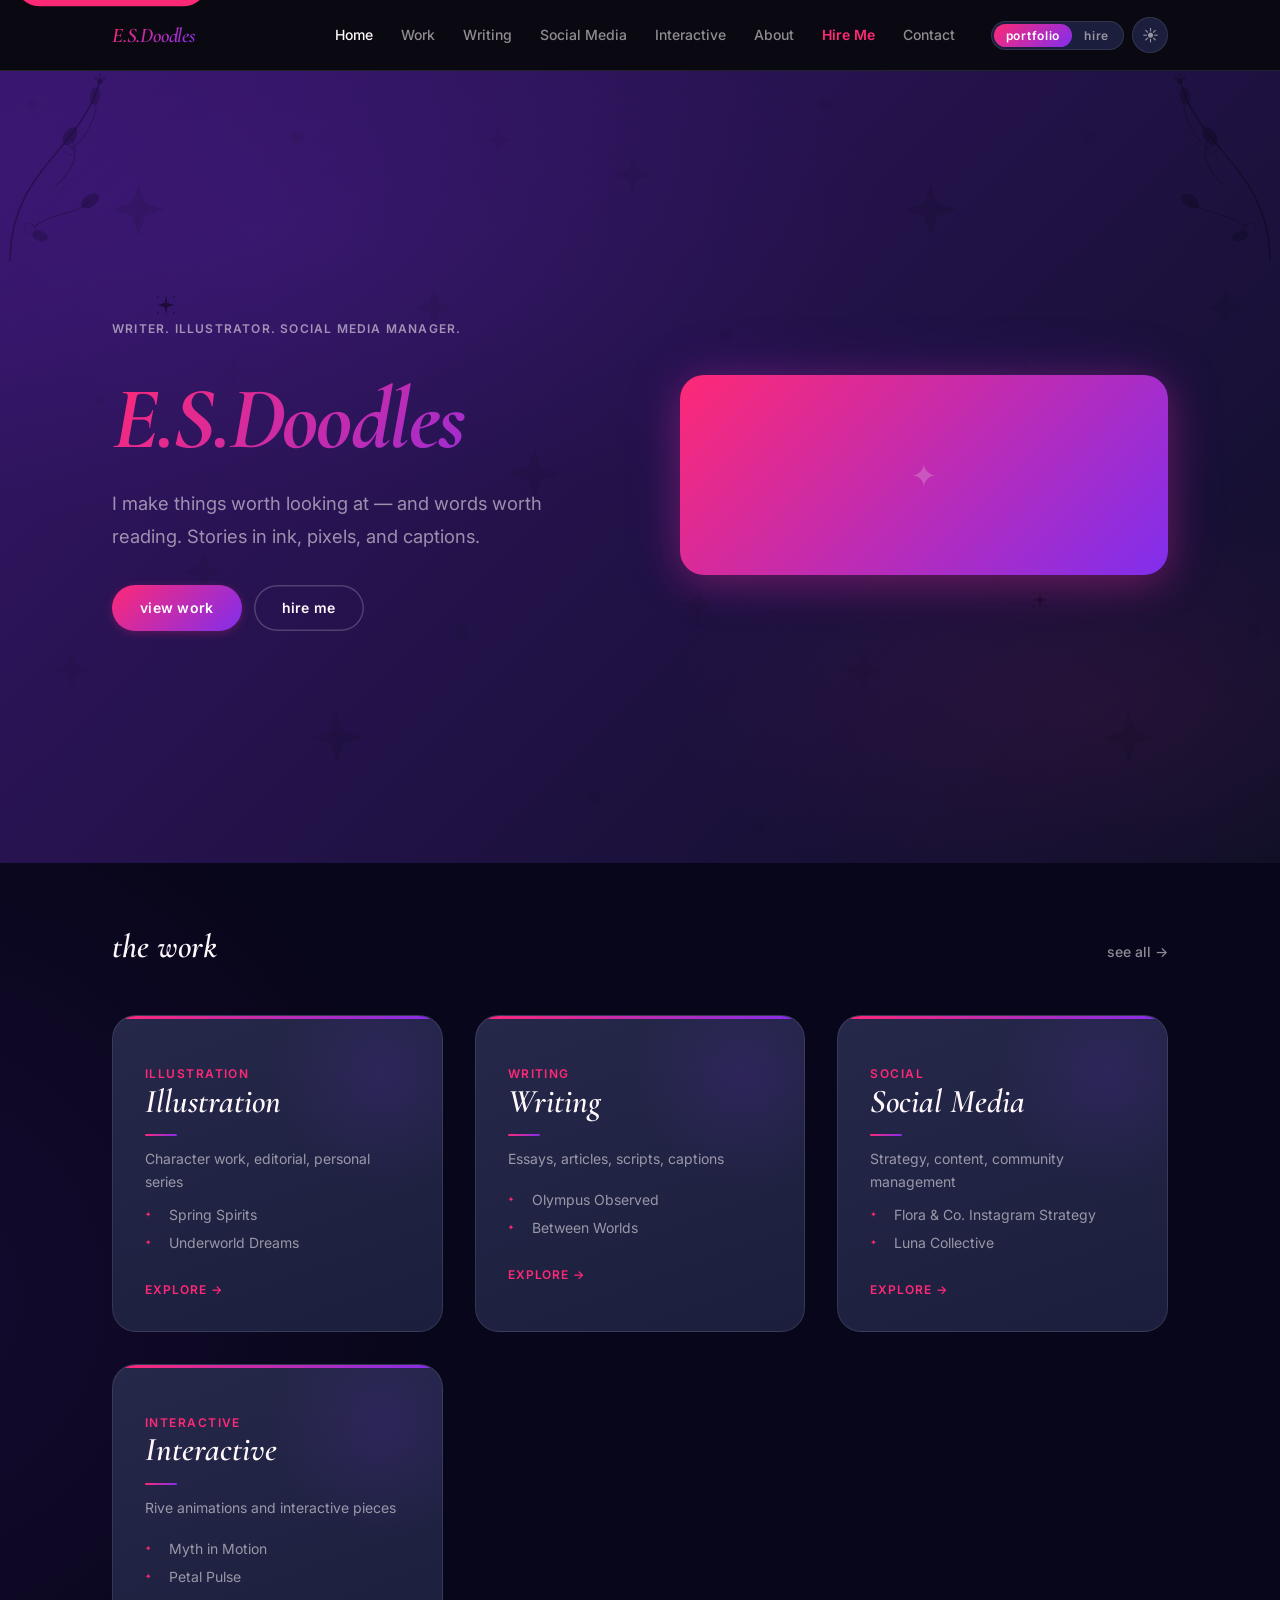
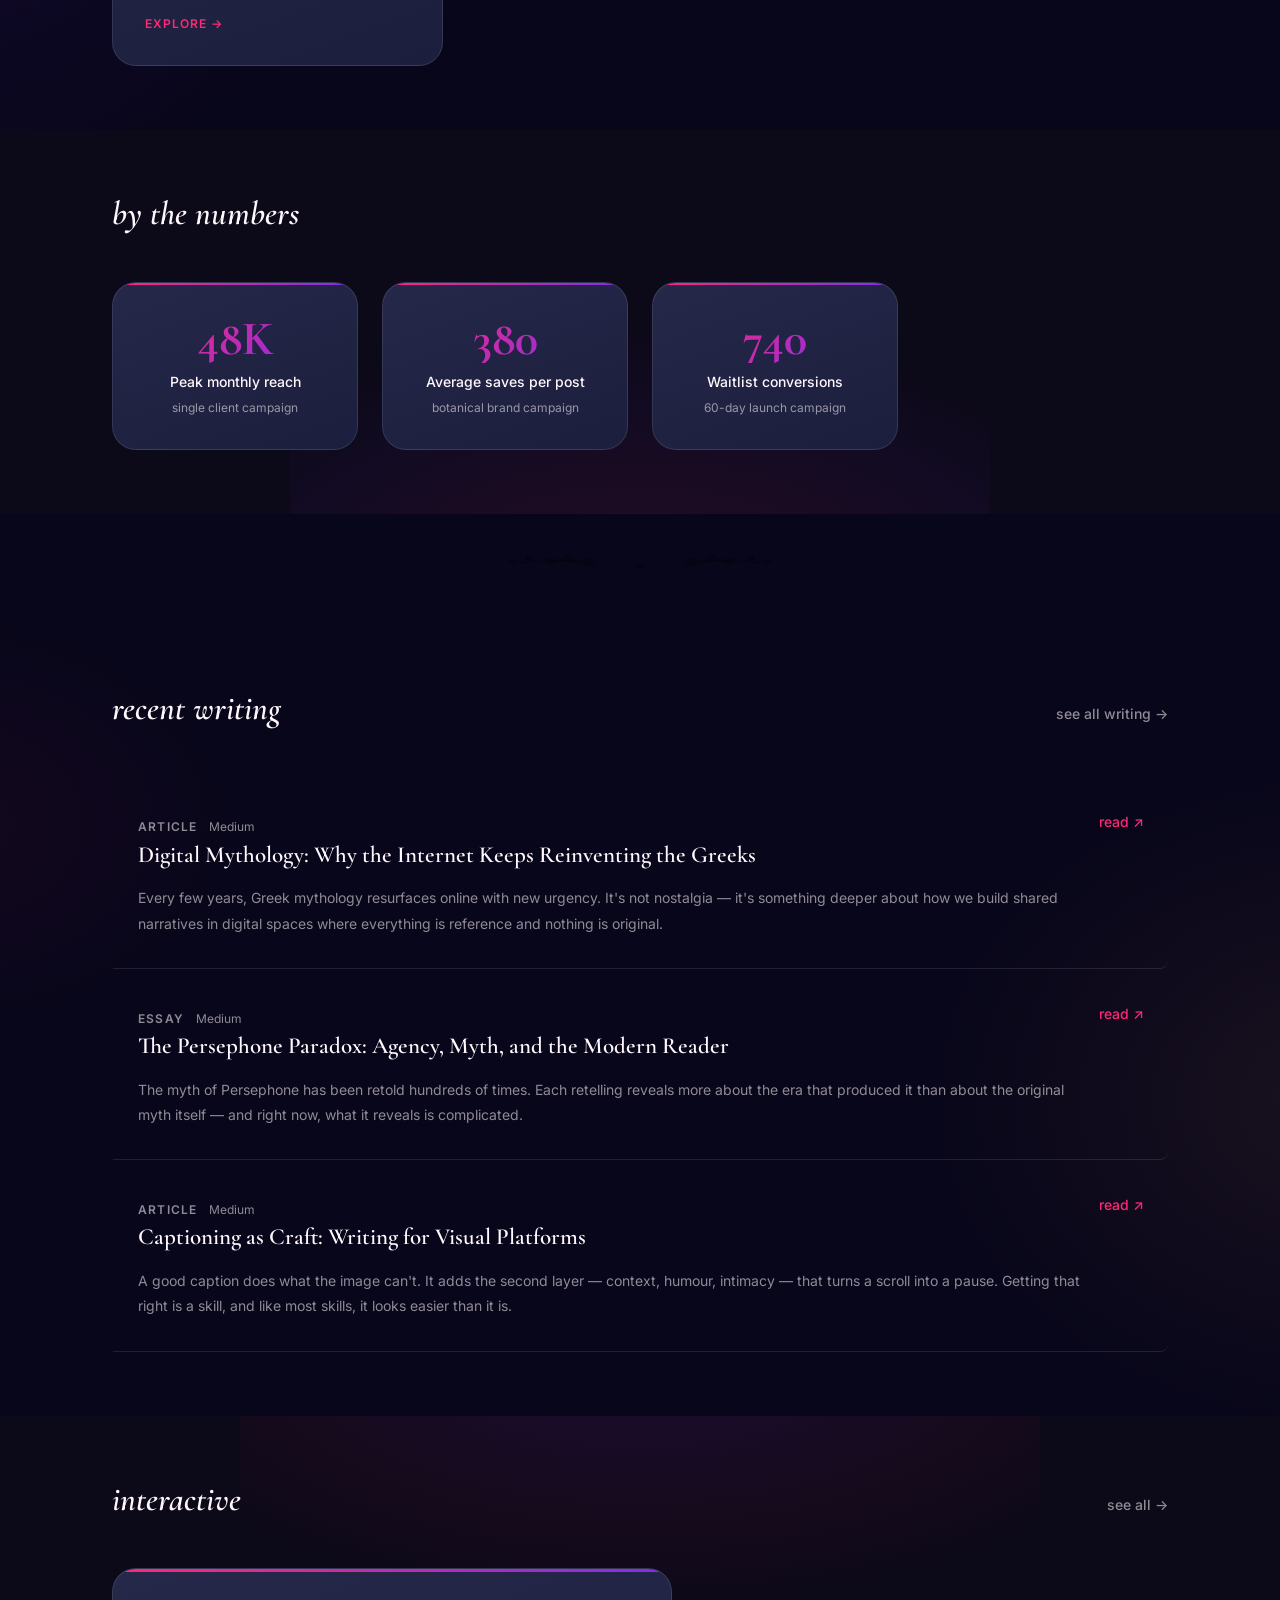
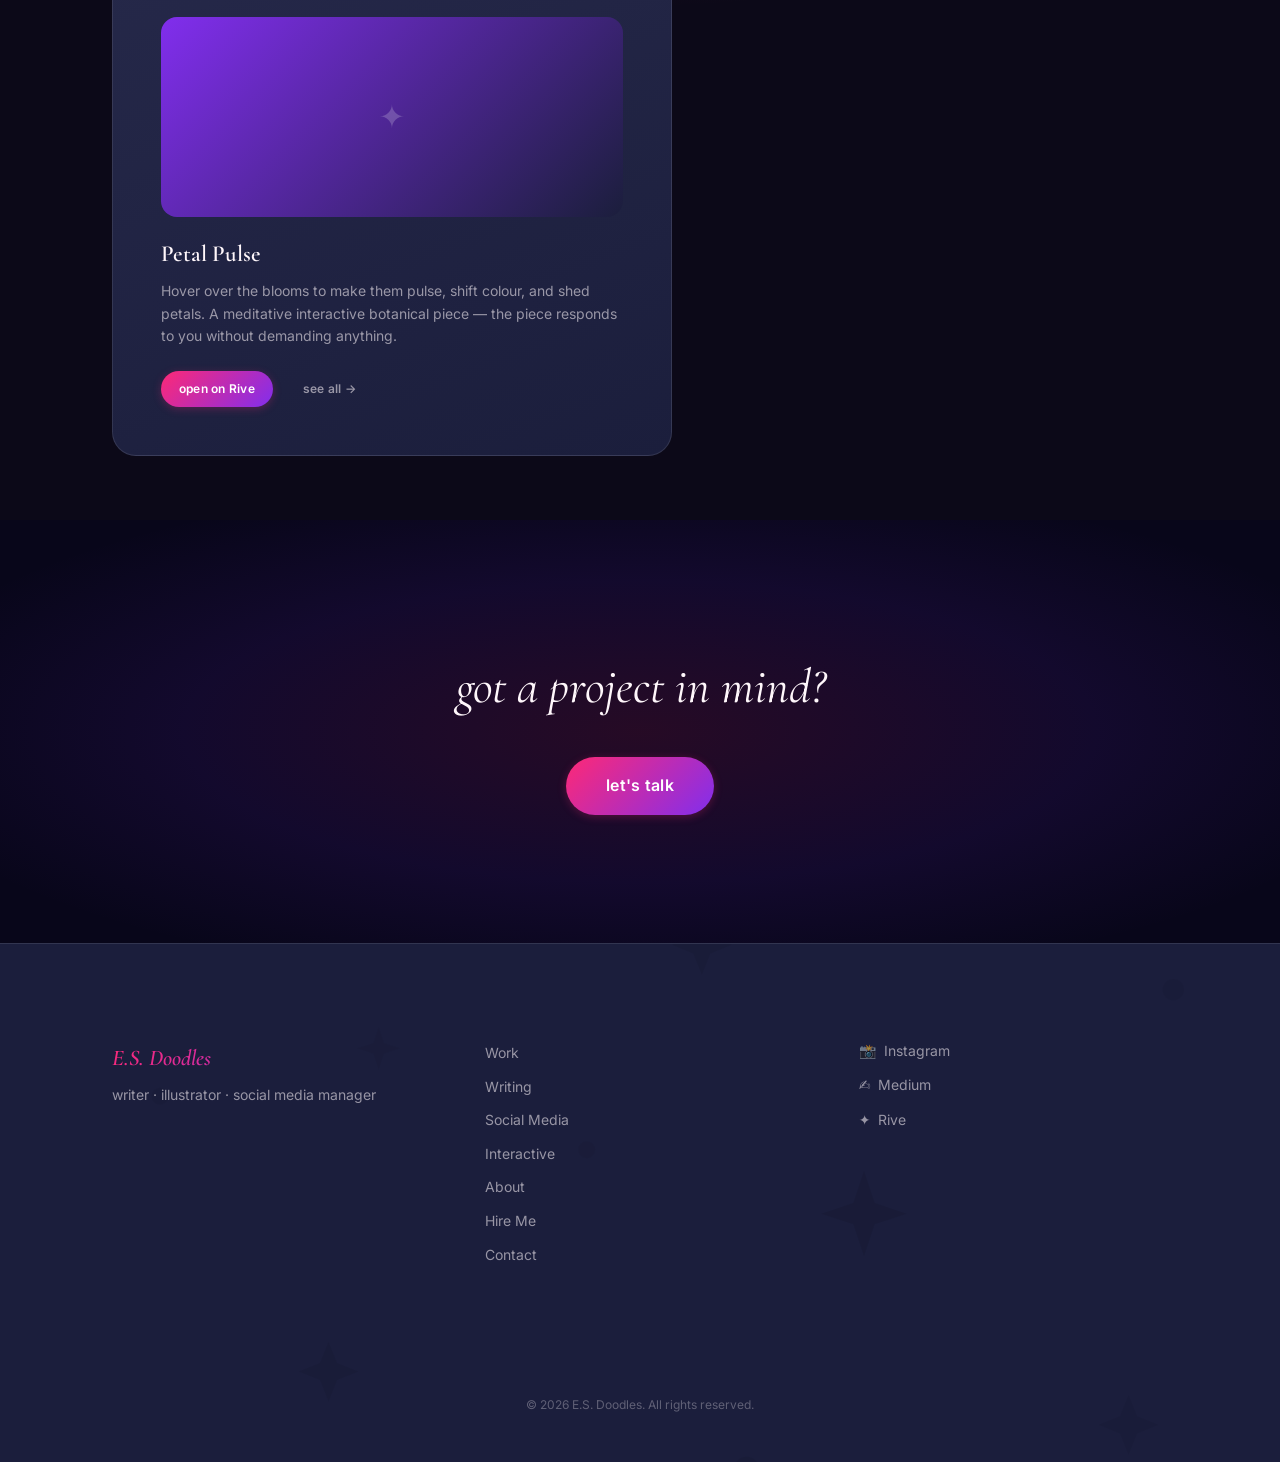
==== commit d56ad6c8: "Add Lore Olympus-inspired elements and animations to hero section" ====
--- a/index.html
+++ b/index.html
@@ -72,7 +72,7 @@
 
     <!-- ── HERO ── -->
     <section class="hero" aria-label="Introduction">
-      <!-- Vine corner ornaments -->
+      <!-- Lore Olympus: floating vine corner ornaments -->
       <img src="assets/icons/vine-corner.svg"
            class="hero__vine hero__vine--tl"
            aria-hidden="true" alt=""
@@ -81,6 +81,9 @@
            class="hero__vine hero__vine--tr"
            aria-hidden="true" alt=""
            style="color:var(--persephone)">
+      <!-- Decorative sparkles (Lore Olympus dreamy accent) -->
+      <span class="hero-sparkle hero-sparkle--1" aria-hidden="true"><img src="assets/icons/sparkle.svg" alt="" width="24" height="24" style="color:var(--blush)"></span>
+      <span class="hero-sparkle hero-sparkle--2" aria-hidden="true"><img src="assets/icons/sparkle.svg" alt="" width="20" height="20" style="color:var(--persephone)"></span>
 
       <div class="container hero__inner">
 
--- a/css/pages.css
+++ b/css/pages.css
@@ -1,6 +1,61 @@
 /* ============================================================
    PAGES — Page-specific styles
+   Lore Olympus–inspired atmosphere and animations.
    ============================================================ */
+
+/* ══════════════════════════════════════════
+   LORE OLYMPUS — Keyframe animations
+   Dreamy float, soft glow pulse, bloom reveal.
+   Disabled when prefers-reduced-motion.
+══════════════════════════════════════════ */
+
+@keyframes lore-float {
+  0%, 100% { transform: translateY(0) rotate(0deg); }
+  50%      { transform: translateY(-8px) rotate(1deg); }
+}
+
+@keyframes lore-glow-pulse {
+  0%, 100% {
+    box-shadow: 0 8px 40px rgba(254, 41, 118, 0.30),
+                0 0 60px rgba(129, 46, 237, 0.20);
+  }
+  50% {
+    box-shadow: 0 12px 48px rgba(254, 41, 118, 0.38),
+                0 0 80px rgba(129, 46, 237, 0.28);
+  }
+}
+
+@keyframes lore-bloom-in {
+  from {
+    opacity: 0;
+    transform: translateY(12px) scale(0.98);
+  }
+  to {
+    opacity: 1;
+    transform: translateY(0) scale(1);
+  }
+}
+
+@keyframes lore-sparkle-float {
+  0%, 100% { transform: translateY(0) scale(1); opacity: 0.5; }
+  50%      { transform: translateY(-12px) scale(1.1); opacity: 0.85; }
+}
+
+@media (prefers-reduced-motion: reduce) {
+  .hero__vine,
+  .hero__art .art-frame,
+  .hero-sparkle {
+    animation: none !important;
+  }
+  .hero__text.visible .hero__identity,
+  .hero__text.visible .hero__name,
+  .hero__text.visible .hero__sub,
+  .hero__text.visible .hero__ctas {
+    animation: none !important;
+    opacity: 1 !important;
+    transform: none !important;
+  }
+}
 
 /* ══════════════════════════════════════════
    index.html — HOME
@@ -52,7 +107,7 @@
               radial-gradient(ellipse 50% 40% at 85% 80%, rgba(254, 41, 118, 0.10) 0%, transparent 65%);
 }
 
-/* Vine corners */
+/* Vine corners — Lore Olympus floating vines */
 .hero__vine {
   position: absolute;
   width: 200px;
@@ -63,10 +118,40 @@
 .hero__vine--tl { top: 0; left: 0; transform: none; }
 .hero__vine--tr { top: 0; right: 0; transform: scaleX(-1); }
 
+@media (prefers-reduced-motion: no-preference) {
+  .hero__vine {
+    animation: lore-float 6s ease-in-out infinite;
+  }
+  .hero__vine--tr {
+    animation-delay: -2s;
+    animation-duration: 7s;
+  }
+}
+
 .hero__text {
   display: flex;
   flex-direction: column;
   gap: var(--sp-5);
+}
+
+/* Staggered bloom-in when hero block becomes visible (Lore Olympus cascade) */
+@media (prefers-reduced-motion: no-preference) {
+  .hero__text.visible .hero__identity {
+    opacity: 0;
+    animation: lore-bloom-in 0.5s var(--ease-out) 0s forwards;
+  }
+  .hero__text.visible .hero__name {
+    opacity: 0;
+    animation: lore-bloom-in 0.55s var(--ease-out) 0.1s forwards;
+  }
+  .hero__text.visible .hero__sub {
+    opacity: 0;
+    animation: lore-bloom-in 0.5s var(--ease-out) 0.22s forwards;
+  }
+  .hero__text.visible .hero__ctas {
+    opacity: 0;
+    animation: lore-bloom-in 0.5s var(--ease-out) 0.38s forwards;
+  }
 }
 
 .hero__identity {
@@ -101,7 +186,7 @@
   margin-top: var(--sp-2);
 }
 
-/* Art frame in hero */
+/* Art frame in hero — soft glow pulse */
 .hero__art {
   display: flex;
   justify-content: center;
@@ -111,6 +196,56 @@
 .hero__art .art-frame {
   max-width: 520px;
   width: 100%;
+}
+
+@media (prefers-reduced-motion: no-preference) {
+  .hero__art .art-frame {
+    animation: lore-glow-pulse 4s ease-in-out infinite;
+  }
+}
+
+/* Hero sparkles — Lore Olympus dreamy accent */
+.hero-sparkle {
+  position: absolute;
+  pointer-events: none;
+  z-index: 0;
+  line-height: 0;
+}
+
+.hero-sparkle img {
+  display: block;
+  width: 100%;
+  height: auto;
+}
+
+.hero-sparkle--1 {
+  top: 28%;
+  left: 12%;
+  width: 24px;
+  height: 24px;
+  opacity: 0.5;
+}
+
+.hero-sparkle--2 {
+  bottom: 32%;
+  right: 18%;
+  width: 20px;
+  height: 20px;
+  opacity: 0.45;
+}
+
+@media (max-width: 640px) {
+  .hero-sparkle { display: none; }
+}
+
+@media (prefers-reduced-motion: no-preference) {
+  .hero-sparkle {
+    animation: lore-sparkle-float 5s ease-in-out infinite;
+  }
+  .hero-sparkle--2 {
+    animation-delay: -1.5s;
+    animation-duration: 6s;
+  }
 }
 
 /* Lanes */
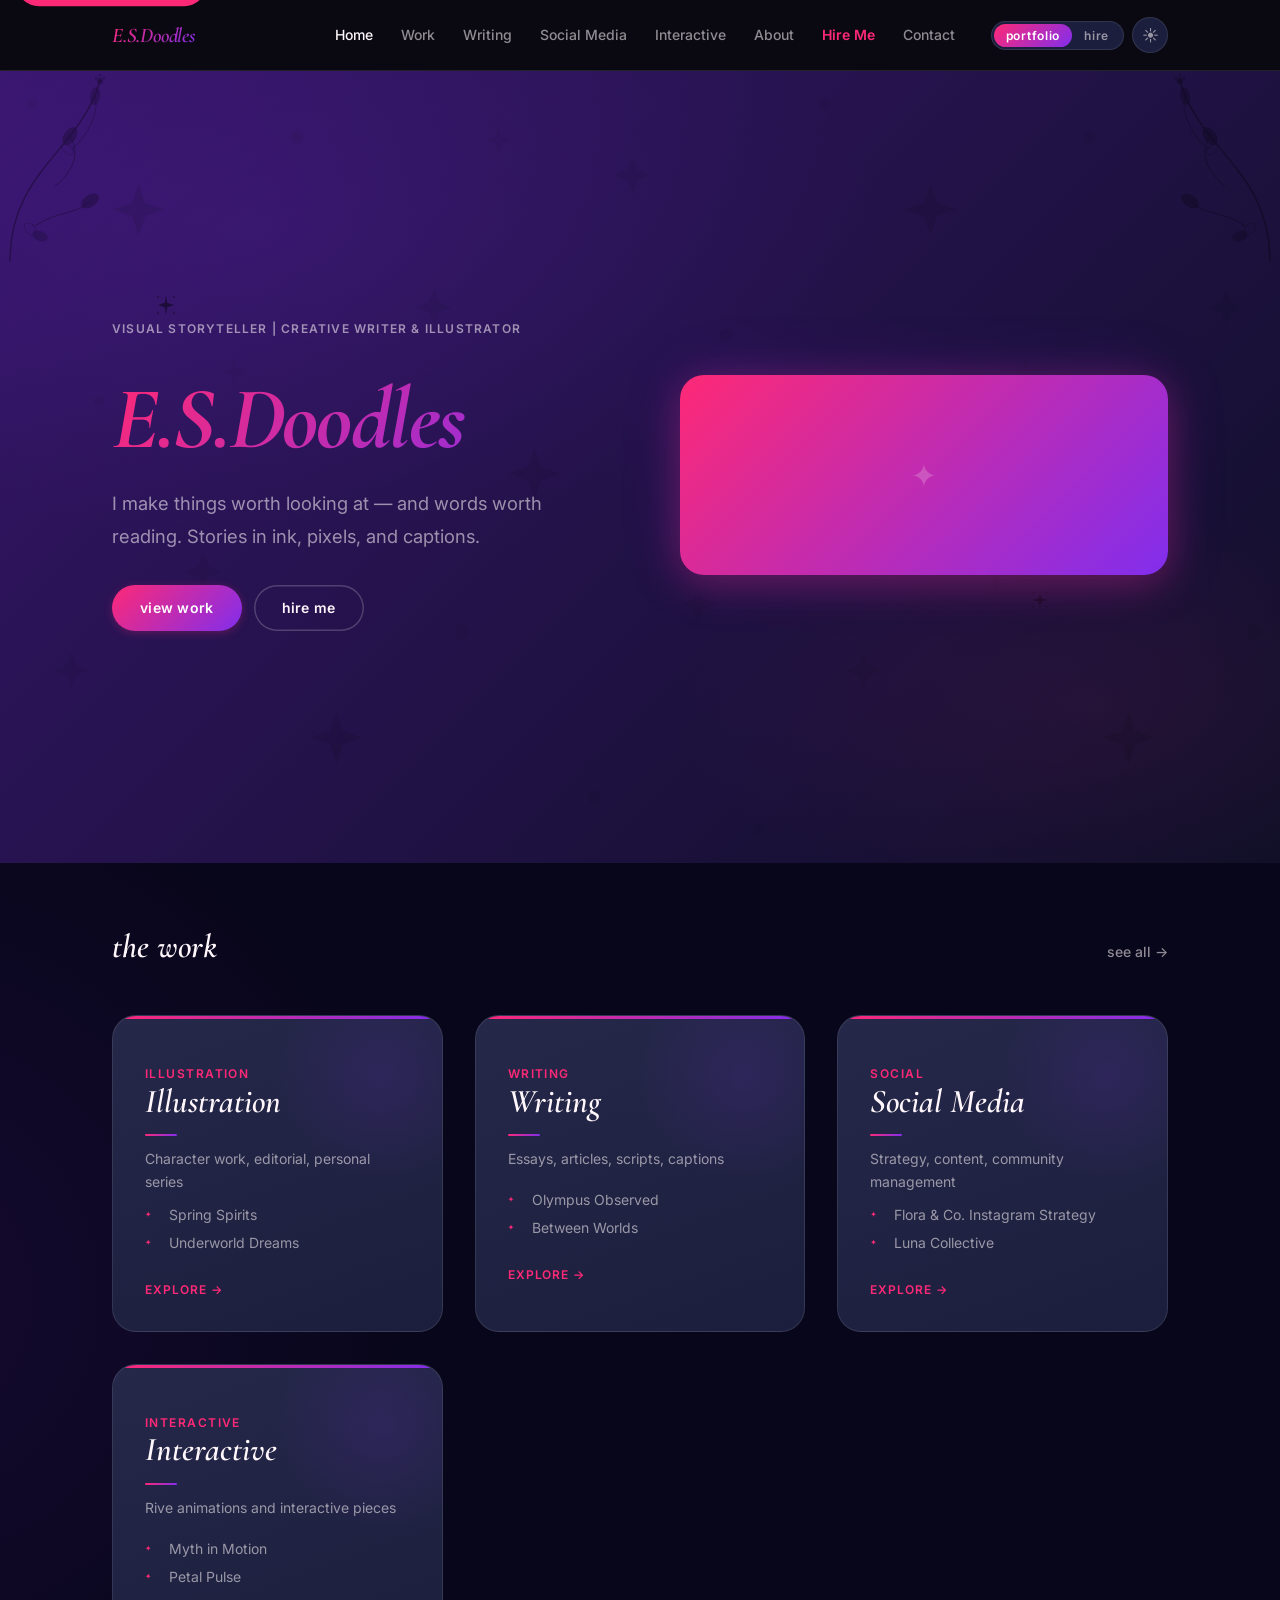
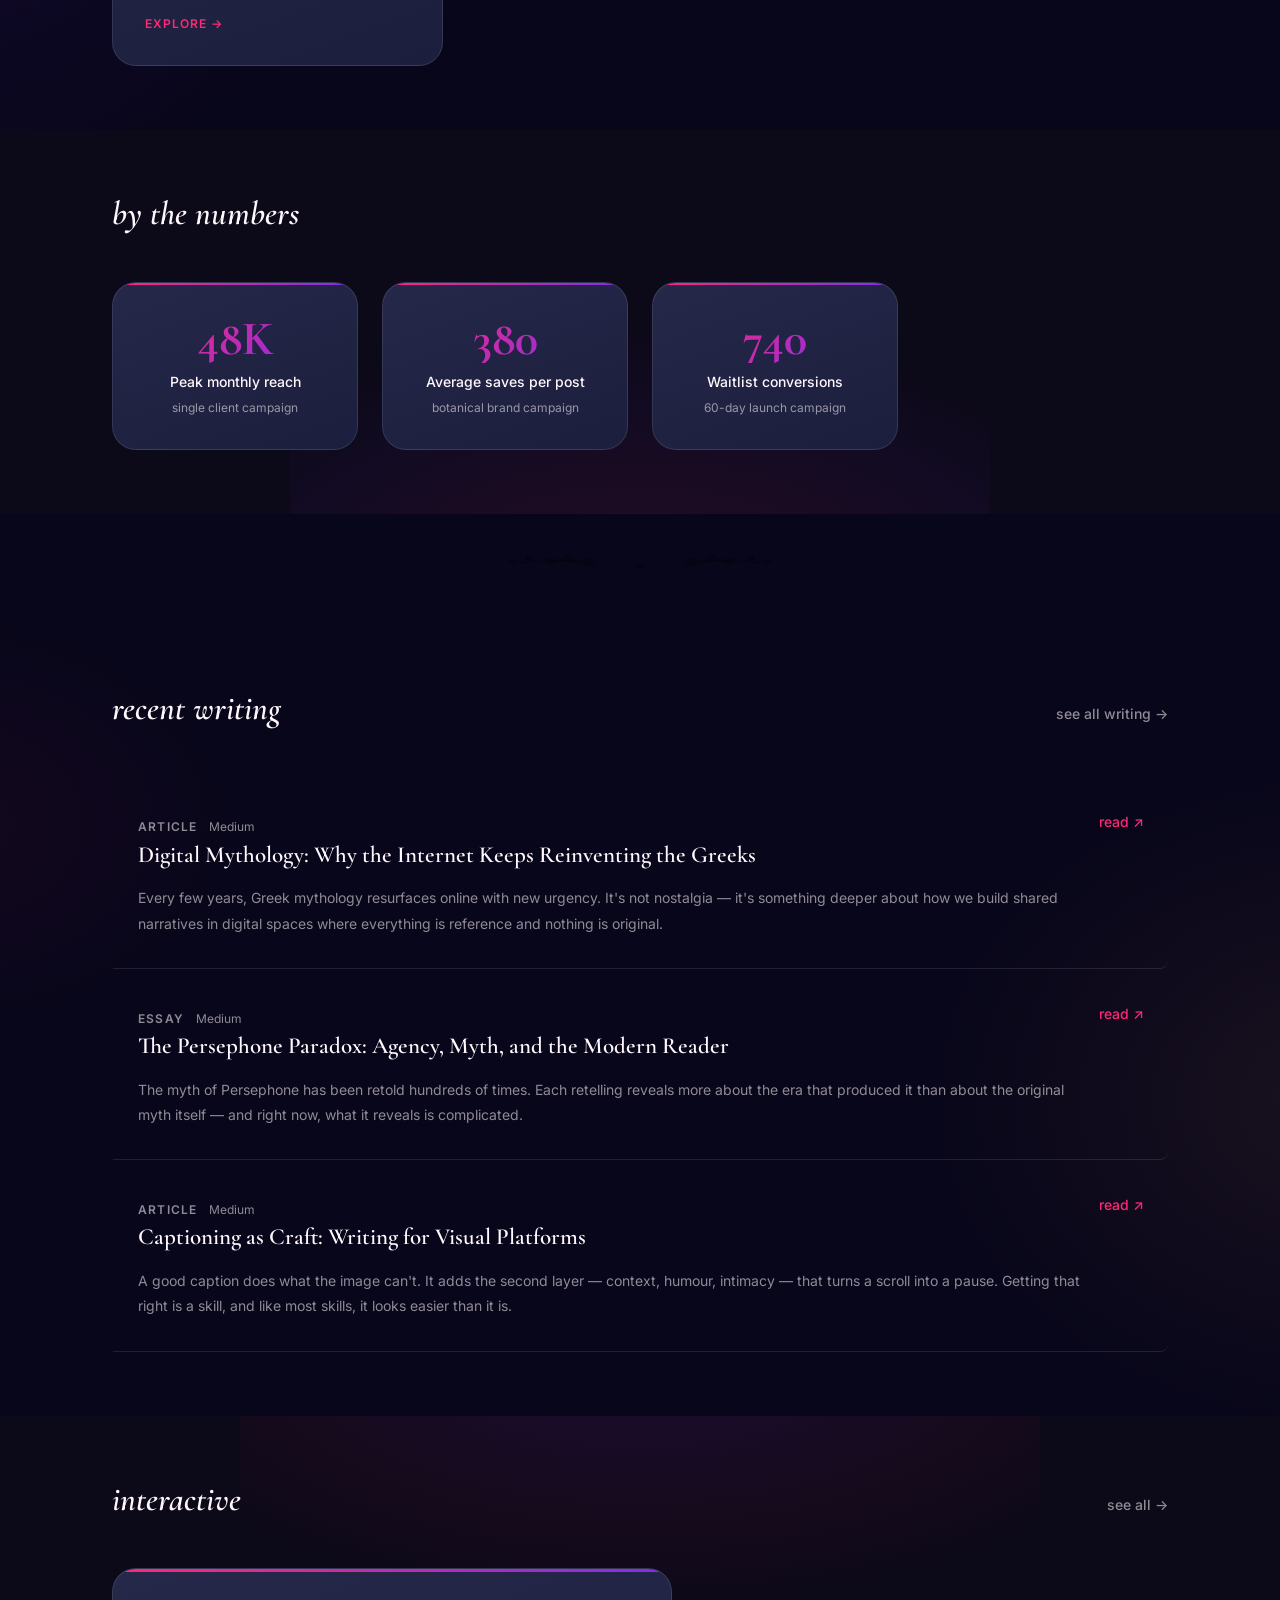
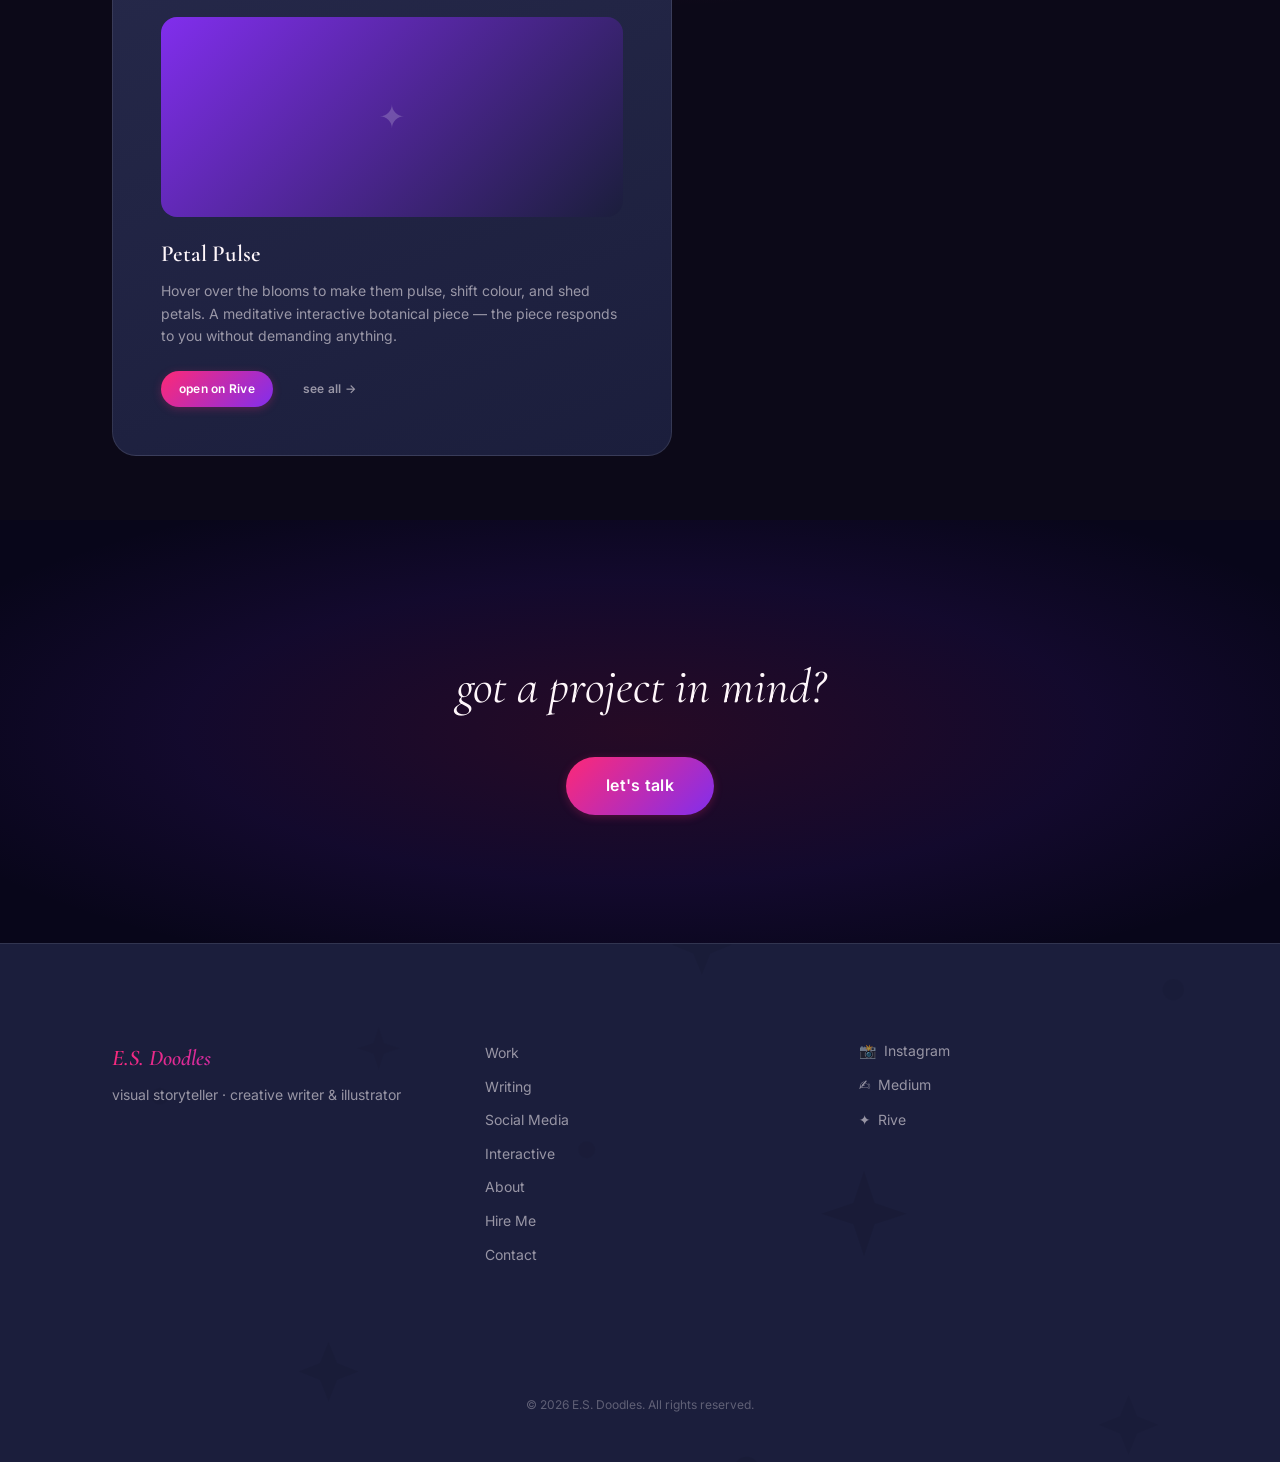
==== commit 15ce8a00: "Update index.html and main.js to enhance branding by replacing "writer" and "illustrator" with "Visu" ====
--- a/index.html
+++ b/index.html
@@ -3,12 +3,12 @@
 <head>
   <meta charset="UTF-8">
   <meta name="viewport" content="width=device-width, initial-scale=1.0">
-  <title>E.S.Doodles — Writer · Illustrator · Social Media Manager</title>
+  <title>E.S.Doodles — Visual Storyteller | Creative Writer &amp; Illustrator</title>
   <meta name="description" content="Portfolio of E.S.Doodles — content writer, illustrator, social media manager, and interactive designer. Stories in ink, pixels, and captions.">
 
   <!-- Open Graph -->
   <meta property="og:title"       content="E.S.Doodles — Portfolio">
-  <meta property="og:description" content="Writer. Illustrator. Social media manager. Stories in ink, pixels, and captions.">
+  <meta property="og:description" content="Visual Storyteller. Creative Writer &amp; Illustrator. Stories in ink, pixels, and captions.">
   <meta property="og:type"        content="website">
   <meta property="og:url"         content="https://esdoodles.com/">
   <meta property="og:image"       content="https://esdoodles.com/assets/img/og-home.jpg">
@@ -17,7 +17,7 @@
   <!-- Twitter -->
   <meta name="twitter:card"        content="summary_large_image">
   <meta name="twitter:title"       content="E.S.Doodles">
-  <meta name="twitter:description" content="Writer. Illustrator. Social media manager.">
+  <meta name="twitter:description" content="Visual Storyteller. Creative Writer &amp; Illustrator.">
   <meta name="twitter:image"       content="https://esdoodles.com/assets/img/og-home.jpg">
 
   <!-- Fonts -->
@@ -50,13 +50,13 @@
     "@type": "Person",
     "name": "E.S. Doodles",
     "url": "https://esdoodles.com",
-    "description": "Content writer, illustrator, social media manager, and interactive designer.",
+    "description": "Visual storyteller, creative writer and illustrator. Content producer with 4+ years leading creative productions reaching 5M+ users.",
     "sameAs": [
       "https://www.instagram.com/e.s.doodles/",
       "https://medium.com/@esdoodles",
       "https://rive.app/@e.s.Doodles"
     ],
-    "jobTitle": ["Content Writer", "Illustrator", "Social Media Manager", "Interactive Designer"]
+    "jobTitle": ["Visual Storyteller", "Creative Writer", "Illustrator", "Social Media Manager", "Interactive Designer"]
   }
   </script>
 </head>
@@ -89,7 +89,7 @@
 
         <!-- Portfolio mode text -->
         <div class="hero__text portfolio-only" data-reveal>
-          <p class="hero__identity label">writer. illustrator. social media manager.</p>
+          <p class="hero__identity label">Visual Storyteller | Creative Writer &amp; Illustrator</p>
           <h1 class="hero__name">E.S.Doodles</h1>
           <p class="hero__sub" id="hero-sub">
             I make things worth looking at — and words worth reading.
@@ -227,10 +227,10 @@
   <footer id="site-footer" class="site-footer"></footer>
 
   <!-- Scripts -->
-  <script src="js/utils.js"></script>
-  <script src="js/theme.js"></script>
-  <script src="js/mode.js"></script>
-  <script src="js/main.js"></script>
+  <script src="js/utils.js" defer></script>
+  <script src="js/theme.js" defer></script>
+  <script src="js/mode.js" defer></script>
+  <script src="js/main.js" defer></script>
 
 </body>
 </html>
